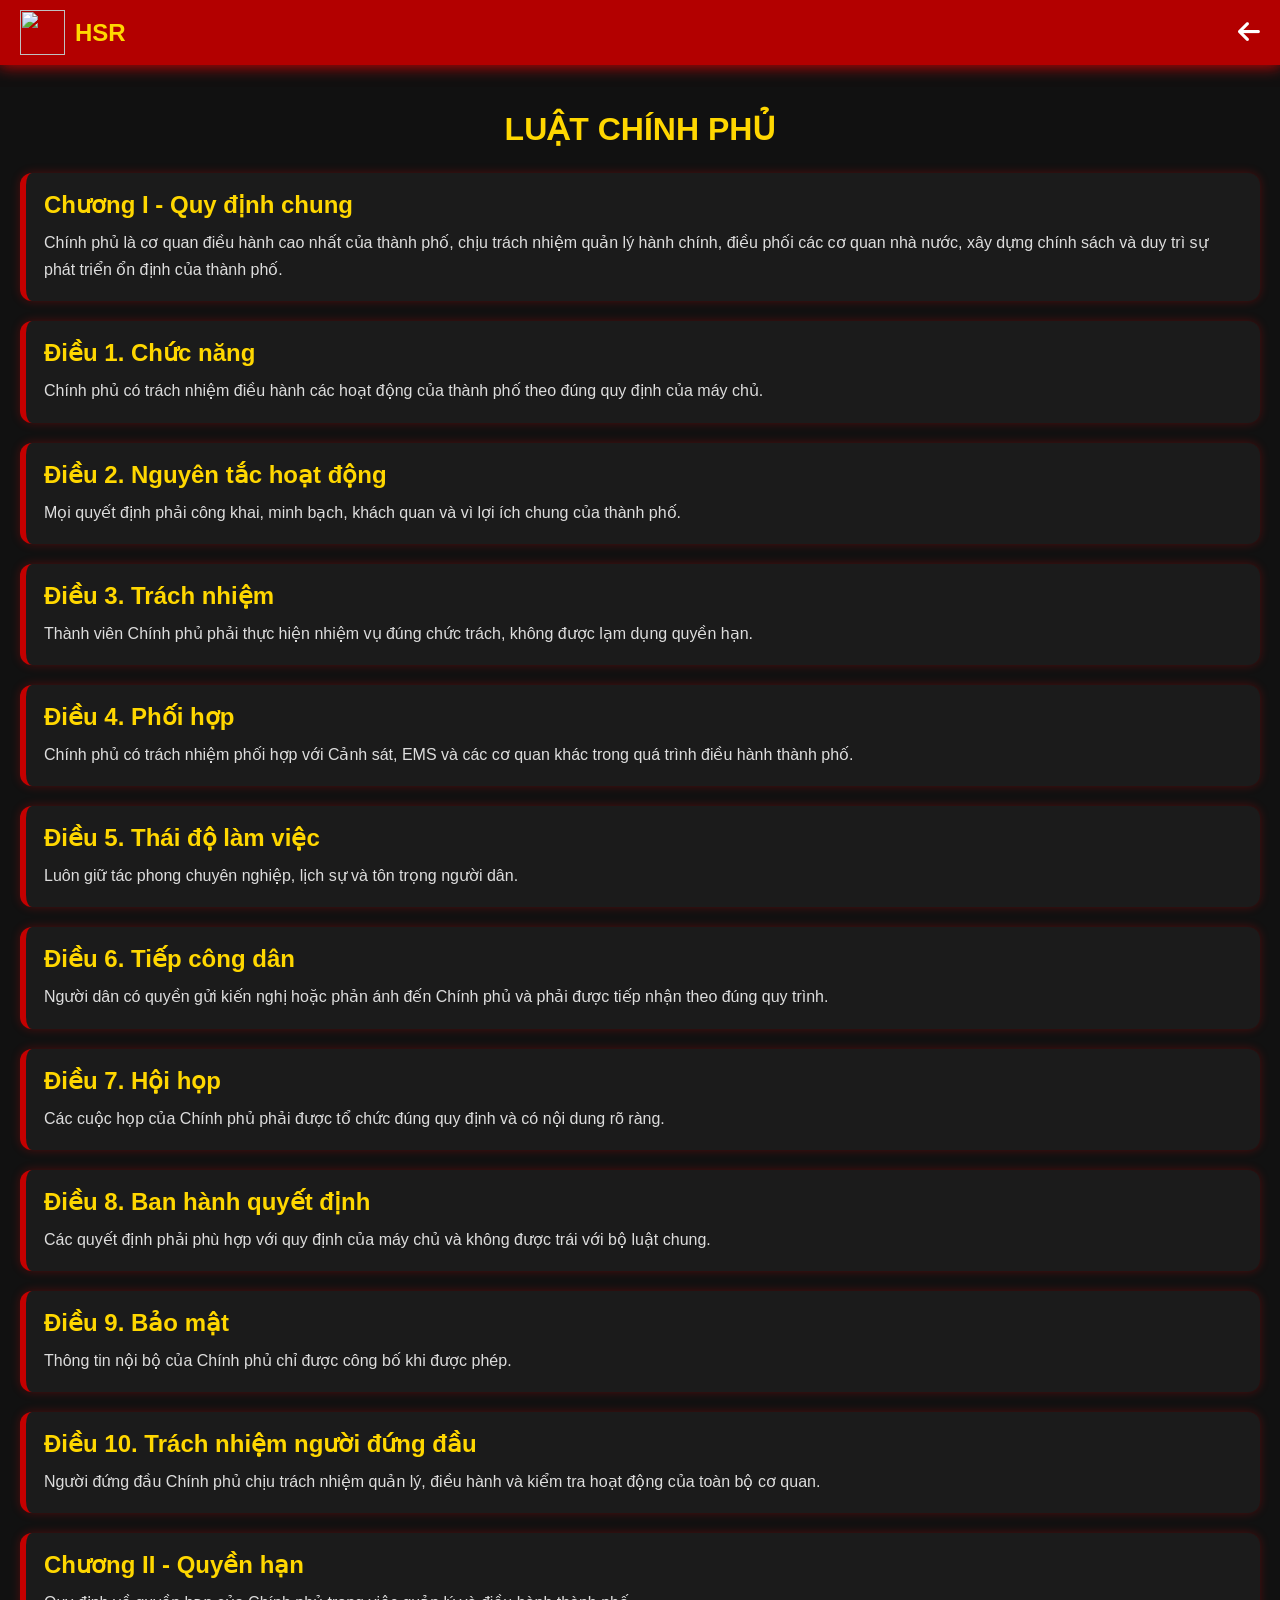
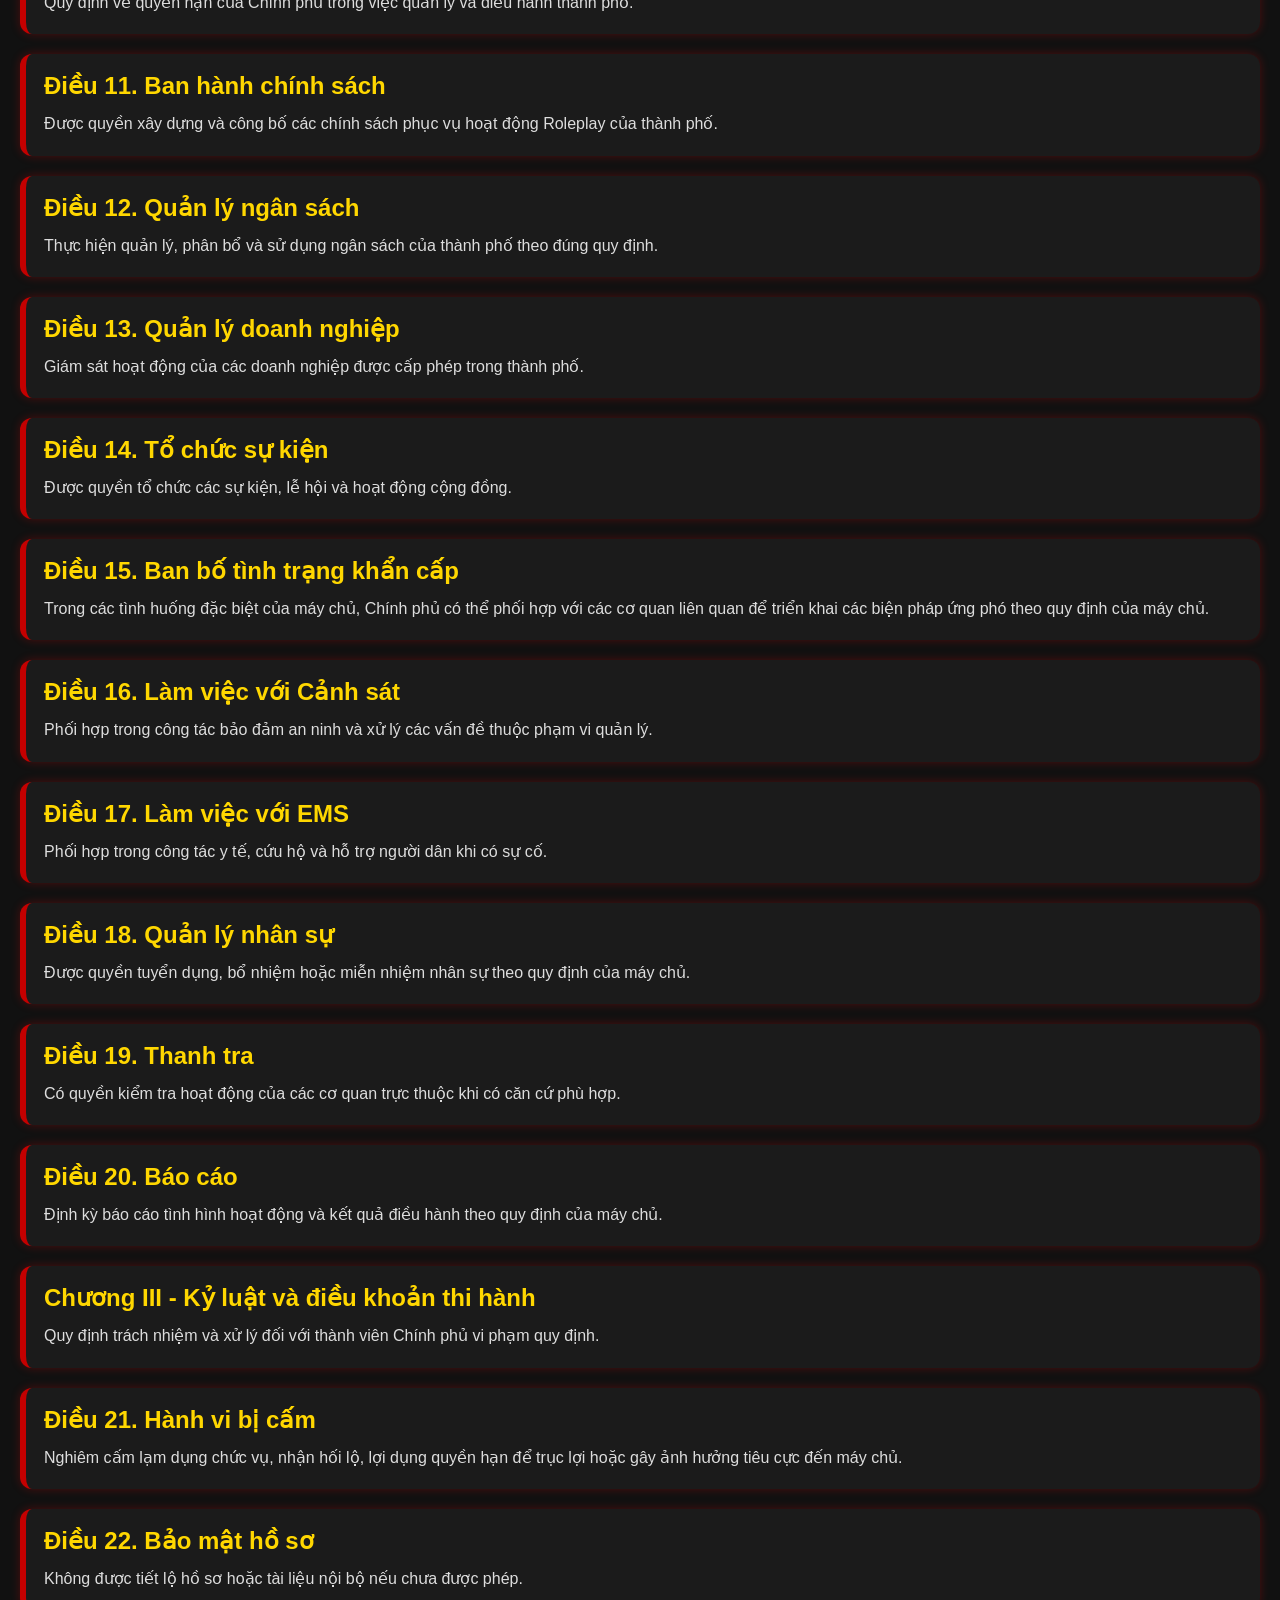
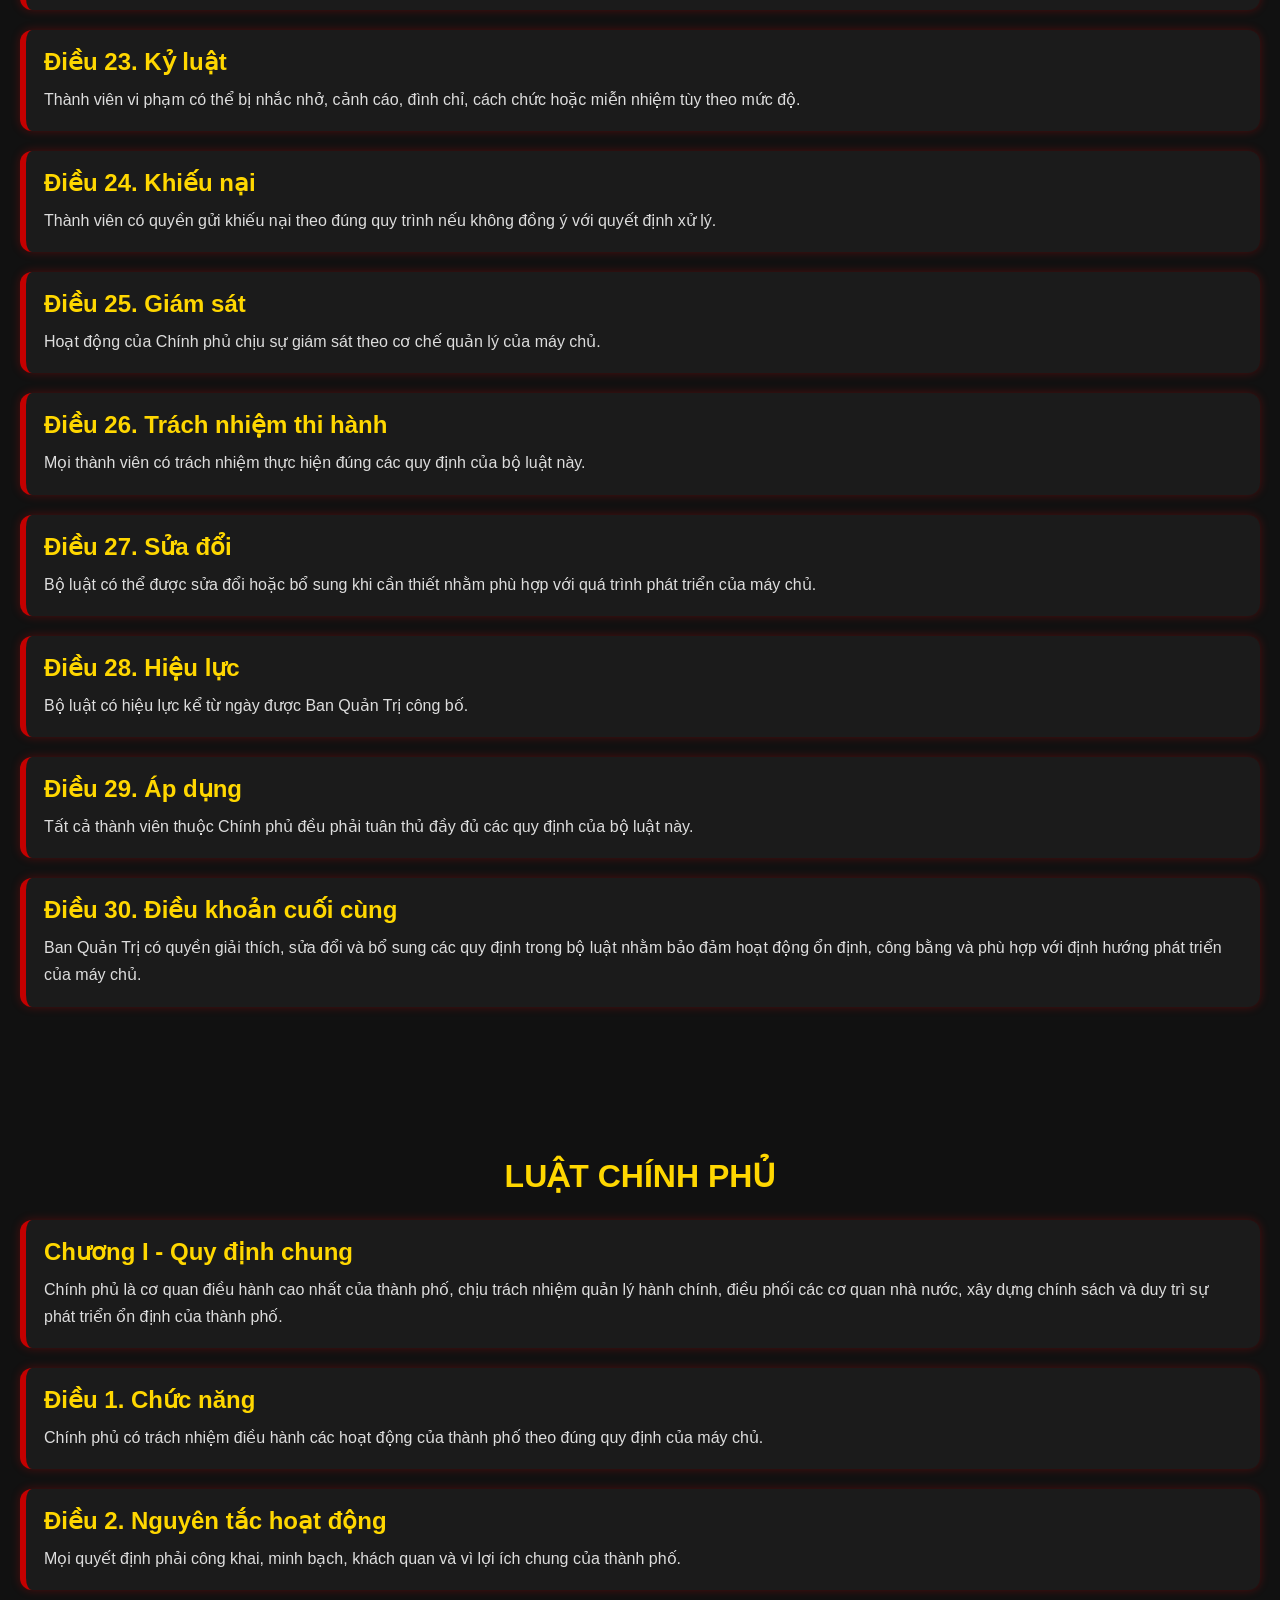
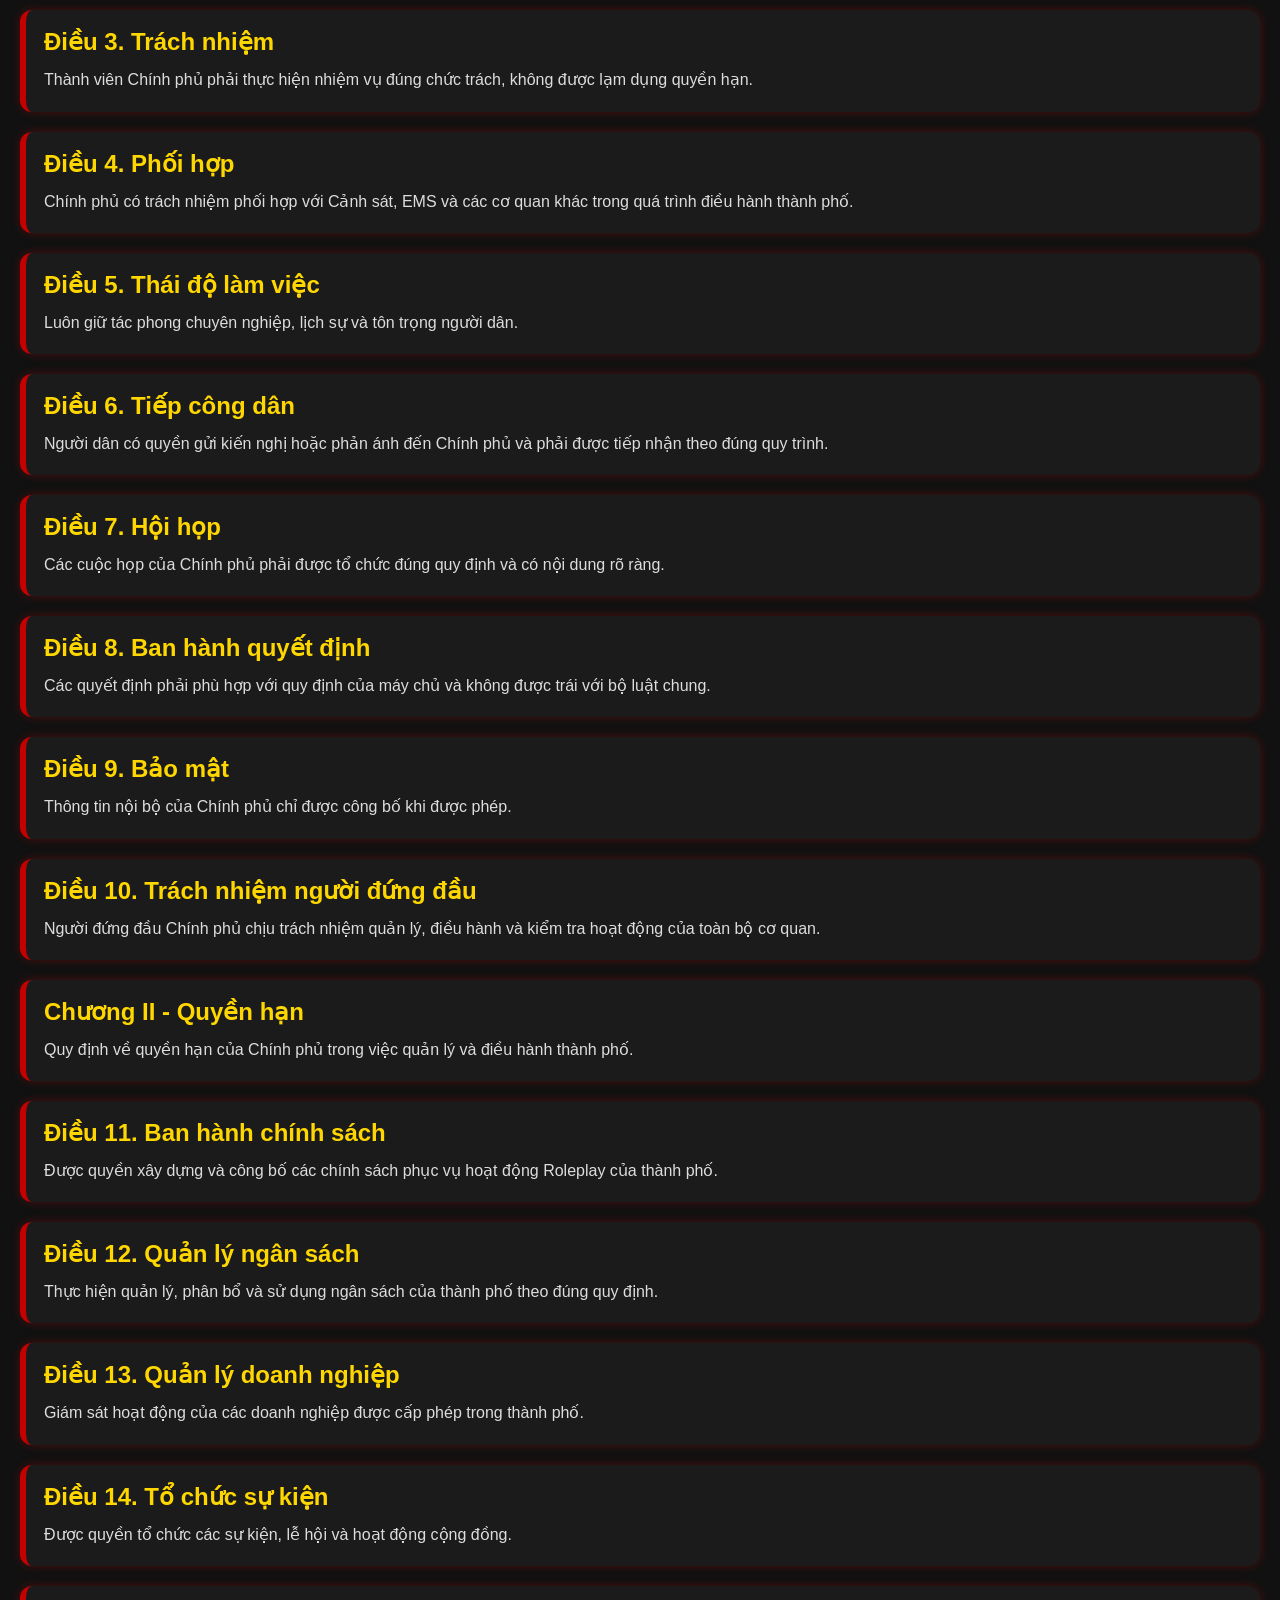
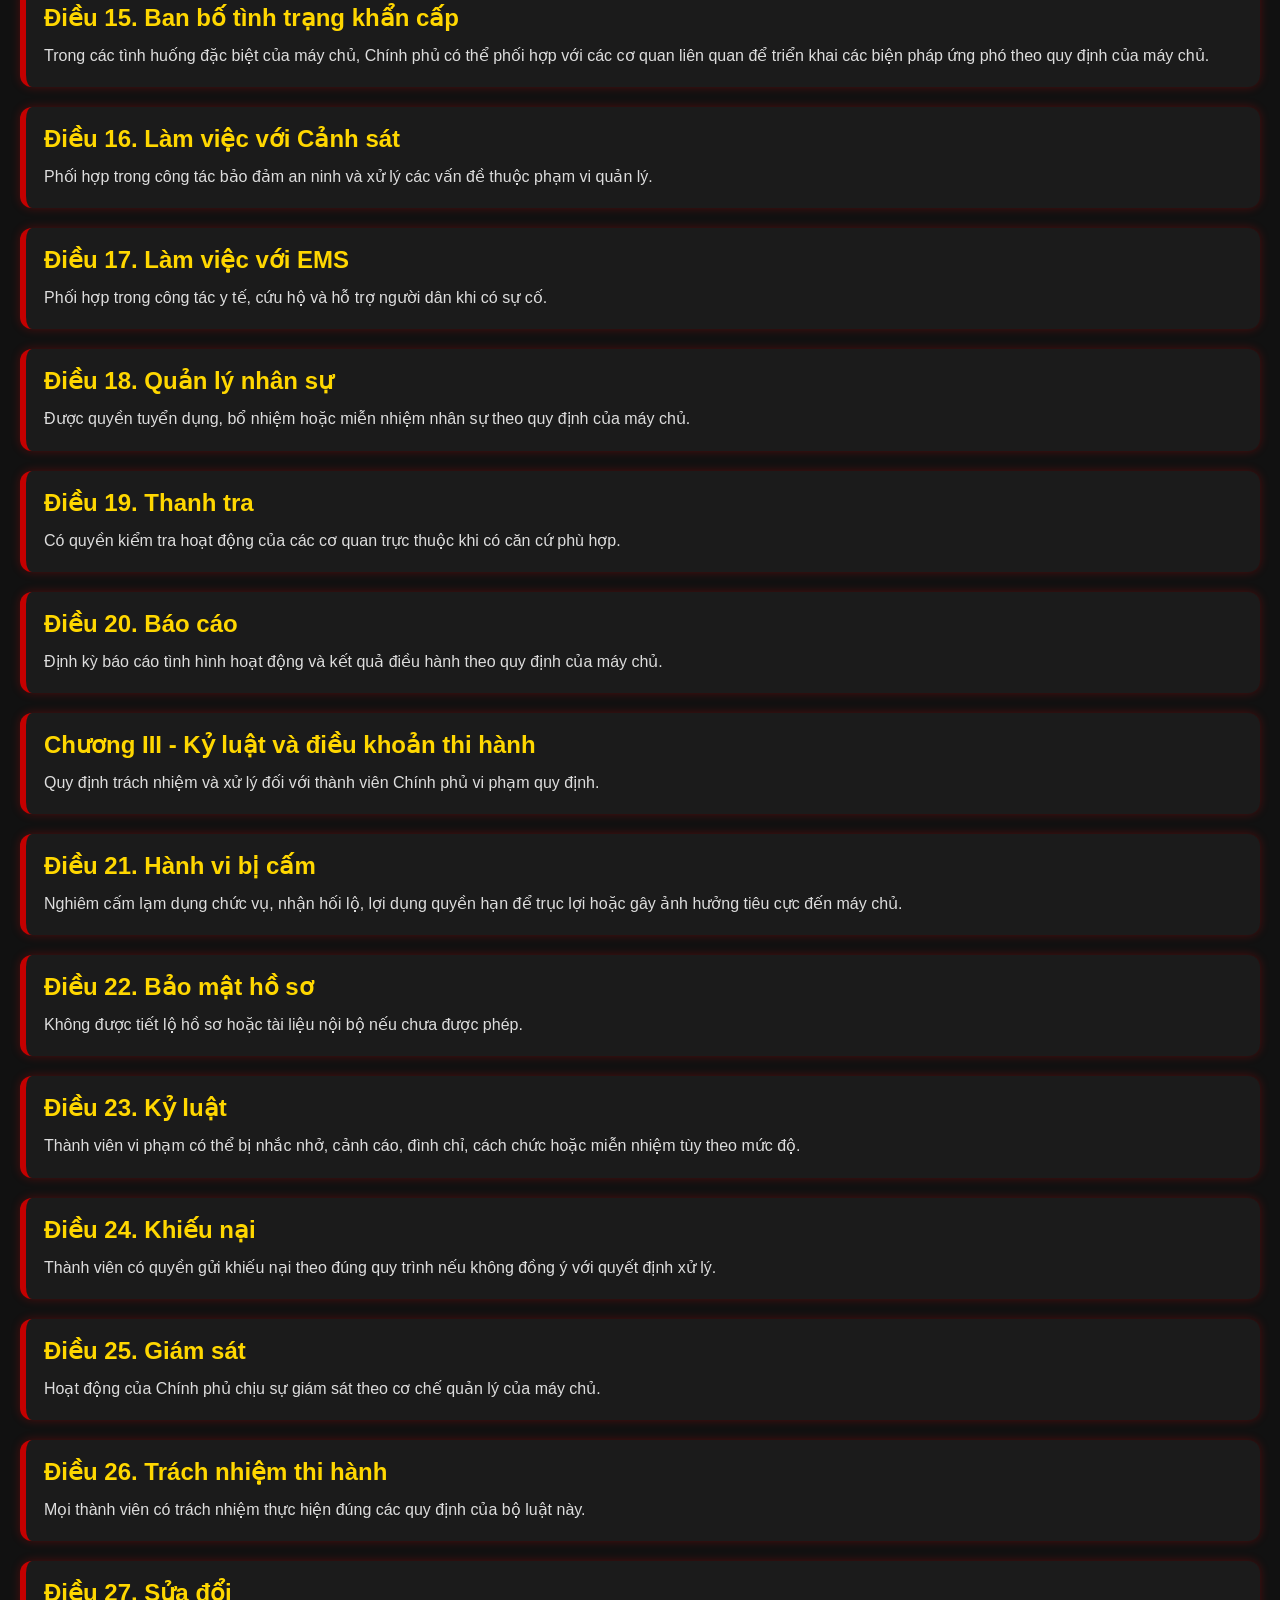
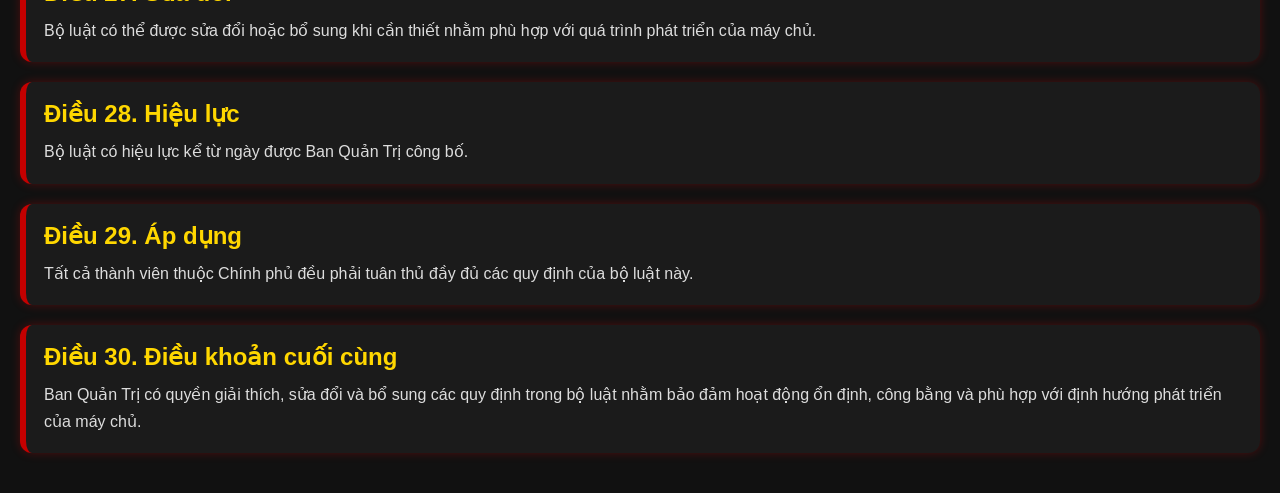
==== government.html @ 44c068a8 "Add files via upload" ====
<!DOCTYPE html>
<html lang="vi">
<head>

<meta charset="UTF-8">
<meta name="viewport" content="width=device-width, initial-scale=1.0">

<title>Luật Chính Phủ | HSR</title>

<link rel="stylesheet" href="style.css">

<link rel="stylesheet"
href="https://cdnjs.cloudflare.com/ajax/libs/font-awesome/6.5.2/css/all.min.css">

</head>

<body>

<header>

<div class="logo">
<img src="https://cdn.discordapp.com/attachments/1520750009929433218/1532628519199178773/1784912452304_1_1.png?ex=6a6d8b09&is=6a6c3989&hm=71e1e28267fd2dd3e1d5a3866134daa66be83f92745bd5dea1138a1af32cf371&.png">
<span>HSR</span>
</div>

<a href="rules.html" class="back-btn">
<i class="fa-solid fa-arrow-left"></i>
</a>

</header>

<div class="page">

<h1>LUẬT CHÍNH PHỦ</h1>

<div class="law-card">
<h2>Chương I - Quy định chung</h2>
<p>
Chính phủ là cơ quan điều hành cao nhất của thành phố, chịu trách nhiệm quản lý hành chính, điều phối các cơ quan nhà nước, xây dựng chính sách và duy trì sự phát triển ổn định của thành phố.
</p>
</div>

<div class="law-card">
<h2>Điều 1. Chức năng</h2>
<p>Chính phủ có trách nhiệm điều hành các hoạt động của thành phố theo đúng quy định của máy chủ.</p>
</div>

<div class="law-card">
<h2>Điều 2. Nguyên tắc hoạt động</h2>
<p>Mọi quyết định phải công khai, minh bạch, khách quan và vì lợi ích chung của thành phố.</p>
</div>

<div class="law-card">
<h2>Điều 3. Trách nhiệm</h2>
<p>Thành viên Chính phủ phải thực hiện nhiệm vụ đúng chức trách, không được lạm dụng quyền hạn.</p>
</div>

<div class="law-card">
<h2>Điều 4. Phối hợp</h2>
<p>Chính phủ có trách nhiệm phối hợp với Cảnh sát, EMS và các cơ quan khác trong quá trình điều hành thành phố.</p>
</div>

<div class="law-card">
<h2>Điều 5. Thái độ làm việc</h2>
<p>Luôn giữ tác phong chuyên nghiệp, lịch sự và tôn trọng người dân.</p>
</div>

<div class="law-card">
<h2>Điều 6. Tiếp công dân</h2>
<p>Người dân có quyền gửi kiến nghị hoặc phản ánh đến Chính phủ và phải được tiếp nhận theo đúng quy trình.</p>
</div>

<div class="law-card">
<h2>Điều 7. Hội họp</h2>
<p>Các cuộc họp của Chính phủ phải được tổ chức đúng quy định và có nội dung rõ ràng.</p>
</div>

<div class="law-card">
<h2>Điều 8. Ban hành quyết định</h2>
<p>Các quyết định phải phù hợp với quy định của máy chủ và không được trái với bộ luật chung.</p>
</div>

<div class="law-card">
<h2>Điều 9. Bảo mật</h2>
<p>Thông tin nội bộ của Chính phủ chỉ được công bố khi được phép.</p>
</div>

<div class="law-card">
<h2>Điều 10. Trách nhiệm người đứng đầu</h2>
<p>Người đứng đầu Chính phủ chịu trách nhiệm quản lý, điều hành và kiểm tra hoạt động của toàn bộ cơ quan.</p>
</div>

<div class="law-card">
<h2>Chương II - Quyền hạn</h2>
<p>Quy định về quyền hạn của Chính phủ trong việc quản lý và điều hành thành phố.</p>
</div>

<div class="law-card">
<h2>Điều 11. Ban hành chính sách</h2>
<p>Được quyền xây dựng và công bố các chính sách phục vụ hoạt động Roleplay của thành phố.</p>
</div>

<div class="law-card">
<h2>Điều 12. Quản lý ngân sách</h2>
<p>Thực hiện quản lý, phân bổ và sử dụng ngân sách của thành phố theo đúng quy định.</p>
</div>

<div class="law-card">
<h2>Điều 13. Quản lý doanh nghiệp</h2>
<p>Giám sát hoạt động của các doanh nghiệp được cấp phép trong thành phố.</p>
</div>

<div class="law-card">
<h2>Điều 14. Tổ chức sự kiện</h2>
<p>Được quyền tổ chức các sự kiện, lễ hội và hoạt động cộng đồng.</p>
</div>

<div class="law-card">
<h2>Điều 15. Ban bố tình trạng khẩn cấp</h2>
<p>Trong các tình huống đặc biệt của máy chủ, Chính phủ có thể phối hợp với các cơ quan liên quan để triển khai các biện pháp ứng phó theo quy định của máy chủ.</p>
</div>

<div class="law-card">
<h2>Điều 16. Làm việc với Cảnh sát</h2>
<p>Phối hợp trong công tác bảo đảm an ninh và xử lý các vấn đề thuộc phạm vi quản lý.</p>
</div>

<div class="law-card">
<h2>Điều 17. Làm việc với EMS</h2>
<p>Phối hợp trong công tác y tế, cứu hộ và hỗ trợ người dân khi có sự cố.</p>
</div>

<div class="law-card">
<h2>Điều 18. Quản lý nhân sự</h2>
<p>Được quyền tuyển dụng, bổ nhiệm hoặc miễn nhiệm nhân sự theo quy định của máy chủ.</p>
</div>

<div class="law-card">
<h2>Điều 19. Thanh tra</h2>
<p>Có quyền kiểm tra hoạt động của các cơ quan trực thuộc khi có căn cứ phù hợp.</p>
</div>

<div class="law-card">
<h2>Điều 20. Báo cáo</h2>
<p>Định kỳ báo cáo tình hình hoạt động và kết quả điều hành theo quy định của máy chủ.</p>
</div>

<div class="law-card">
<h2>Chương III - Kỷ luật và điều khoản thi hành</h2>
<p>Quy định trách nhiệm và xử lý đối với thành viên Chính phủ vi phạm quy định.</p>
</div>

<div class="law-card">
<h2>Điều 21. Hành vi bị cấm</h2>
<p>Nghiêm cấm lạm dụng chức vụ, nhận hối lộ, lợi dụng quyền hạn để trục lợi hoặc gây ảnh hưởng tiêu cực đến máy chủ.</p>
</div>

<div class="law-card">
<h2>Điều 22. Bảo mật hồ sơ</h2>
<p>Không được tiết lộ hồ sơ hoặc tài liệu nội bộ nếu chưa được phép.</p>
</div>

<div class="law-card">
<h2>Điều 23. Kỷ luật</h2>
<p>Thành viên vi phạm có thể bị nhắc nhở, cảnh cáo, đình chỉ, cách chức hoặc miễn nhiệm tùy theo mức độ.</p>
</div>

<div class="law-card">
<h2>Điều 24. Khiếu nại</h2>
<p>Thành viên có quyền gửi khiếu nại theo đúng quy trình nếu không đồng ý với quyết định xử lý.</p>
</div>

<div class="law-card">
<h2>Điều 25. Giám sát</h2>
<p>Hoạt động của Chính phủ chịu sự giám sát theo cơ chế quản lý của máy chủ.</p>
</div>

<div class="law-card">
<h2>Điều 26. Trách nhiệm thi hành</h2>
<p>Mọi thành viên có trách nhiệm thực hiện đúng các quy định của bộ luật này.</p>
</div>

<div class="law-card">
<h2>Điều 27. Sửa đổi</h2>
<p>Bộ luật có thể được sửa đổi hoặc bổ sung khi cần thiết nhằm phù hợp với quá trình phát triển của máy chủ.</p>
</div>

<div class="law-card">
<h2>Điều 28. Hiệu lực</h2>
<p>Bộ luật có hiệu lực kể từ ngày được Ban Quản Trị công bố.</p>
</div>

<div class="law-card">
<h2>Điều 29. Áp dụng</h2>
<p>Tất cả thành viên thuộc Chính phủ đều phải tuân thủ đầy đủ các quy định của bộ luật này.</p>
</div>

<div class="law-card">
<h2>Điều 30. Điều khoản cuối cùng</h2>
<p>Ban Quản Trị có quyền giải thích, sửa đổi và bổ sung các quy định trong bộ luật nhằm bảo đảm hoạt động ổn định, công bằng và phù hợp với định hướng phát triển của máy chủ.</p>
</div>

</div>
<!DOCTYPE html>
<html lang="vi">
<head>

<meta charset="UTF-8">
<meta name="viewport" content="width=device-width, initial-scale=1.0">

<title>Luật Chính Phủ | HSR</title>

<link rel="stylesheet" href="style.css">

<link rel="stylesheet"
href="https://cdnjs.cloudflare.com/ajax/libs/font-awesome/6.5.2/css/all.min.css">

</head>

<body>

<header>

<div class="logo">
<img src="assets/logo.png">
<span>HSR</span>
</div>

<a href="rules.html" class="back-btn">
<i class="fa-solid fa-arrow-left"></i>
</a>

</header>

<div class="page">

<h1>LUẬT CHÍNH PHỦ</h1>

<div class="law-card">
<h2>Chương I - Quy định chung</h2>
<p>
Chính phủ là cơ quan điều hành cao nhất của thành phố, chịu trách nhiệm quản lý hành chính, điều phối các cơ quan nhà nước, xây dựng chính sách và duy trì sự phát triển ổn định của thành phố.
</p>
</div>

<div class="law-card">
<h2>Điều 1. Chức năng</h2>
<p>Chính phủ có trách nhiệm điều hành các hoạt động của thành phố theo đúng quy định của máy chủ.</p>
</div>

<div class="law-card">
<h2>Điều 2. Nguyên tắc hoạt động</h2>
<p>Mọi quyết định phải công khai, minh bạch, khách quan và vì lợi ích chung của thành phố.</p>
</div>

<div class="law-card">
<h2>Điều 3. Trách nhiệm</h2>
<p>Thành viên Chính phủ phải thực hiện nhiệm vụ đúng chức trách, không được lạm dụng quyền hạn.</p>
</div>

<div class="law-card">
<h2>Điều 4. Phối hợp</h2>
<p>Chính phủ có trách nhiệm phối hợp với Cảnh sát, EMS và các cơ quan khác trong quá trình điều hành thành phố.</p>
</div>

<div class="law-card">
<h2>Điều 5. Thái độ làm việc</h2>
<p>Luôn giữ tác phong chuyên nghiệp, lịch sự và tôn trọng người dân.</p>
</div>

<div class="law-card">
<h2>Điều 6. Tiếp công dân</h2>
<p>Người dân có quyền gửi kiến nghị hoặc phản ánh đến Chính phủ và phải được tiếp nhận theo đúng quy trình.</p>
</div>

<div class="law-card">
<h2>Điều 7. Hội họp</h2>
<p>Các cuộc họp của Chính phủ phải được tổ chức đúng quy định và có nội dung rõ ràng.</p>
</div>

<div class="law-card">
<h2>Điều 8. Ban hành quyết định</h2>
<p>Các quyết định phải phù hợp với quy định của máy chủ và không được trái với bộ luật chung.</p>
</div>

<div class="law-card">
<h2>Điều 9. Bảo mật</h2>
<p>Thông tin nội bộ của Chính phủ chỉ được công bố khi được phép.</p>
</div>

<div class="law-card">
<h2>Điều 10. Trách nhiệm người đứng đầu</h2>
<p>Người đứng đầu Chính phủ chịu trách nhiệm quản lý, điều hành và kiểm tra hoạt động của toàn bộ cơ quan.</p>
</div>

<div class="law-card">
<h2>Chương II - Quyền hạn</h2>
<p>Quy định về quyền hạn của Chính phủ trong việc quản lý và điều hành thành phố.</p>
</div>

<div class="law-card">
<h2>Điều 11. Ban hành chính sách</h2>
<p>Được quyền xây dựng và công bố các chính sách phục vụ hoạt động Roleplay của thành phố.</p>
</div>

<div class="law-card">
<h2>Điều 12. Quản lý ngân sách</h2>
<p>Thực hiện quản lý, phân bổ và sử dụng ngân sách của thành phố theo đúng quy định.</p>
</div>

<div class="law-card">
<h2>Điều 13. Quản lý doanh nghiệp</h2>
<p>Giám sát hoạt động của các doanh nghiệp được cấp phép trong thành phố.</p>
</div>

<div class="law-card">
<h2>Điều 14. Tổ chức sự kiện</h2>
<p>Được quyền tổ chức các sự kiện, lễ hội và hoạt động cộng đồng.</p>
</div>

<div class="law-card">
<h2>Điều 15. Ban bố tình trạng khẩn cấp</h2>
<p>Trong các tình huống đặc biệt của máy chủ, Chính phủ có thể phối hợp với các cơ quan liên quan để triển khai các biện pháp ứng phó theo quy định của máy chủ.</p>
</div>

<div class="law-card">
<h2>Điều 16. Làm việc với Cảnh sát</h2>
<p>Phối hợp trong công tác bảo đảm an ninh và xử lý các vấn đề thuộc phạm vi quản lý.</p>
</div>

<div class="law-card">
<h2>Điều 17. Làm việc với EMS</h2>
<p>Phối hợp trong công tác y tế, cứu hộ và hỗ trợ người dân khi có sự cố.</p>
</div>

<div class="law-card">
<h2>Điều 18. Quản lý nhân sự</h2>
<p>Được quyền tuyển dụng, bổ nhiệm hoặc miễn nhiệm nhân sự theo quy định của máy chủ.</p>
</div>

<div class="law-card">
<h2>Điều 19. Thanh tra</h2>
<p>Có quyền kiểm tra hoạt động của các cơ quan trực thuộc khi có căn cứ phù hợp.</p>
</div>

<div class="law-card">
<h2>Điều 20. Báo cáo</h2>
<p>Định kỳ báo cáo tình hình hoạt động và kết quả điều hành theo quy định của máy chủ.</p>
</div>

<div class="law-card">
<h2>Chương III - Kỷ luật và điều khoản thi hành</h2>
<p>Quy định trách nhiệm và xử lý đối với thành viên Chính phủ vi phạm quy định.</p>
</div>

<div class="law-card">
<h2>Điều 21. Hành vi bị cấm</h2>
<p>Nghiêm cấm lạm dụng chức vụ, nhận hối lộ, lợi dụng quyền hạn để trục lợi hoặc gây ảnh hưởng tiêu cực đến máy chủ.</p>
</div>

<div class="law-card">
<h2>Điều 22. Bảo mật hồ sơ</h2>
<p>Không được tiết lộ hồ sơ hoặc tài liệu nội bộ nếu chưa được phép.</p>
</div>

<div class="law-card">
<h2>Điều 23. Kỷ luật</h2>
<p>Thành viên vi phạm có thể bị nhắc nhở, cảnh cáo, đình chỉ, cách chức hoặc miễn nhiệm tùy theo mức độ.</p>
</div>

<div class="law-card">
<h2>Điều 24. Khiếu nại</h2>
<p>Thành viên có quyền gửi khiếu nại theo đúng quy trình nếu không đồng ý với quyết định xử lý.</p>
</div>

<div class="law-card">
<h2>Điều 25. Giám sát</h2>
<p>Hoạt động của Chính phủ chịu sự giám sát theo cơ chế quản lý của máy chủ.</p>
</div>

<div class="law-card">
<h2>Điều 26. Trách nhiệm thi hành</h2>
<p>Mọi thành viên có trách nhiệm thực hiện đúng các quy định của bộ luật này.</p>
</div>

<div class="law-card">
<h2>Điều 27. Sửa đổi</h2>
<p>Bộ luật có thể được sửa đổi hoặc bổ sung khi cần thiết nhằm phù hợp với quá trình phát triển của máy chủ.</p>
</div>

<div class="law-card">
<h2>Điều 28. Hiệu lực</h2>
<p>Bộ luật có hiệu lực kể từ ngày được Ban Quản Trị công bố.</p>
</div>

<div class="law-card">
<h2>Điều 29. Áp dụng</h2>
<p>Tất cả thành viên thuộc Chính phủ đều phải tuân thủ đầy đủ các quy định của bộ luật này.</p>
</div>

<div class="law-card">
<h2>Điều 30. Điều khoản cuối cùng</h2>
<p>Ban Quản Trị có quyền giải thích, sửa đổi và bổ sung các quy định trong bộ luật nhằm bảo đảm hoạt động ổn định, công bằng và phù hợp với định hướng phát triển của máy chủ.</p>
</div>

</div>

</body>
</html>

</body>
</html>
---- style.css ----
*{
    margin:0;
    padding:0;
    box-sizing:border-box;
    font-family:Arial,Helvetica,sans-serif;
}

body{
    background:#111;
    color:#fff;
}

header{
    width:100%;
    height:70px;
    background:#8B0000;
    display:flex;
    justify-content:space-between;
    align-items:center;
    padding:0 20px;
    position:fixed;
    top:0;
    left:0;
    z-index:1000;
    box-shadow:0 0 15px rgba(255,0,0,.5);
}

.logo{
    display:flex;
    align-items:center;
    gap:10px;
}

.logo img{
    width:45px;
    height:45px;
}

.logo span{
    font-size:22px;
    font-weight:bold;
    color:#FFD700;
}

#menu-btn{
    background:none;
    border:none;
    color:white;
    font-size:28px;
    cursor:pointer;
}

#sidebar{
    position:fixed;
    top:0;
    left:-280px;
    width:280px;
    height:100%;
    background:#1b1b1b;
    transition:.3s;
    z-index:9999;
    overflow-y:auto;
}

#sidebar.active{
    left:0;
}

.sidebar-header{
    text-align:center;
    padding:25px;
    background:#8B0000;
}

.sidebar-header img{
    width:80px;
    border-radius:50%;
}

.sidebar-header h2{
    margin-top:10px;
    color:#FFD700;
}

#sidebar a{
    display:block;
    color:white;
    text-decoration:none;
    padding:16px 20px;
    border-bottom:1px solid #333;
    transition:.3s;
}

#sidebar a:hover{
    background:#FFD700;
    color:#111;
}

#overlay{
    position:fixed;
    width:100%;
    height:100%;
    background:rgba(0,0,0,.6);
    display:none;
    z-index:9998;
}

#overlay.active{
    display:block;
}

.hero{
    margin-top:90px;
    text-align:center;
    padding:30px 20px;
}

.hero-logo{
    width:150px;
    filter:drop-shadow(0 0 20px red);
}

.hero h1{
    margin-top:20px;
    color:#FFD700;
    font-size:32px;
}

.hero p{
    margin-top:15px;
    color:#ddd;
    line-height:1.6;
}

.hero button{
    margin-top:25px;
    background:#FFD700;
    color:#111;
    border:none;
    padding:15px 30px;
    border-radius:10px;
    font-size:18px;
    font-weight:bold;
    cursor:pointer;
}

.hero button:hover{
    background:#ffcc00;
}
.back-btn{
color:white;
font-size:25px;
text-decoration:none;
}   
.rule-list{
padding:20px;
display:flex;
flex-direction:column;
gap:15px;
}

.rule-card{
background:#1d1d1d;
border-left:6px solid #FFD700;
padding:18px;
border-radius:12px;
text-decoration:none;
color:white;
font-size:18px;
font-weight:bold;
transition:.3s;
}

.rule-card:hover{
background:#FFD700;
color:#111;
transform:scale(1.02);
}
.page{
margin-top:90px;
padding:20px;
}

.page h1{
text-align:center;
color:#FFD700;
margin-bottom:25px;
}

.law-card{
background:#1b1b1b;
border-left:6px solid #c40000;
padding:18px;
margin-bottom:20px;
border-radius:12px;
box-shadow:0 0 10px rgba(255,0,0,.25);
}

.law-card h2{
color:#FFD700;
margin-bottom:10px;
}

.law-card p{
line-height:1.7;
color:#ddd;
}
/* ===========================
   HEADER
=========================== */

body{
    margin:0;
    font-family:Arial,sans-serif;
    background:#111;
    color:#fff;
}

header{
    position:fixed;
    top:0;
    left:0;
    width:100%;
    height:65px;
    background:#b30000;
    display:flex;
    align-items:center;
    justify-content:space-between;
    padding:0 20px;
    box-sizing:border-box;
    z-index:1001;
}

.logo{
    display:flex;
    align-items:center;
    gap:10px;
}

.logo img{
    width:45px;
    height:45px;
}

.logo span{
    color:#FFD700;
    font-size:24px;
    font-weight:bold;
}

#menu-btn{
    background:none;
    border:none;
    color:#FFD700;
    font-size:28px;
    cursor:pointer;
}

/* ===========================
   SIDEBAR
=========================== */

#sidebar{
    position:fixed;
    top:0;
    left:-280px;
    width:280px;
    height:100%;
    background:#1c1c1c;
    overflow-y:auto;
    transition:.3s;
    z-index:1002;
    box-shadow:3px 0 10px rgba(0,0,0,.5);
}

#sidebar.active{
    left:0;
}

.sidebar-header{
    background:#b30000;
    text-align:center;
    padding:25px 10px;
}

.sidebar-header img{
    width:80px;
    height:80px;
}

.sidebar-header h2{
    margin:10px 0 5px;
    color:#FFD700;
}

.sidebar-header p{
    color:#fff;
    font-size:14px;
}

#sidebar a{
    display:block;
    padding:15px 20px;
    color:#fff;
    text-decoration:none;
    border-bottom:1px solid #333;
    transition:.2s;
}

#sidebar a i{
    width:25px;
}

#sidebar a:hover{
    background:#FFD700;
    color:#000;
}

/* ===========================
   OVERLAY
=========================== */

#overlay{
    position:fixed;
    top:0;
    left:0;
    width:100%;
    height:100%;
    background:rgba(0,0,0,.5);
    display:none;
    z-index:1000;
}

#overlay.active{
    display:block;
}

/* ===========================
   MAIN
=========================== */

main{
    margin-top:80px;
    padding:20px;
}

.hero{
    background:#222;
    border-radius:15px;
    padding:30px;
    text-align:center;
}

.hero-logo{
    width:120px;
}

.hero h1{
    color:#FFD700;
}

.hero-buttons{
    margin-top:20px;
}

.btn-red,
.btn-yellow{
    display:inline-block;
    padding:12px 25px;
    border-radius:8px;
    text-decoration:none;
    margin:5px;
    font-weight:bold;
}

.btn-red{
    background:#b30000;
    color:#fff;
}

.btn-yellow{
    background:#FFD700;
    color:#000;
}

.card-grid{
    display:grid;
    grid-template-columns:repeat(auto-fit,minmax(150px,1fr));
    gap:15px;
    margin-top:20px;
}

.card{
    background:#222;
    border-radius:12px;
    padding:20px;
    text-align:center;
    color:white;
    text-decoration:none;
}

.card i{
    font-size:35px;
    color:#FFD700;
    margin-bottom:10px;
}

.card:hover{
    background:#b30000;
}

/* ===========================
   FOOTER
=========================== */

footer{
    margin-top:40px;
    background:#b30000;
    text-align:center;
    padding:30px;
}

.footer-logo{
    width:80px;
}
---- style.css ----
*{
    margin:0;
    padding:0;
    box-sizing:border-box;
    font-family:Arial,Helvetica,sans-serif;
}

body{
    background:#111;
    color:#fff;
}

header{
    width:100%;
    height:70px;
    background:#8B0000;
    display:flex;
    justify-content:space-between;
    align-items:center;
    padding:0 20px;
    position:fixed;
    top:0;
    left:0;
    z-index:1000;
    box-shadow:0 0 15px rgba(255,0,0,.5);
}

.logo{
    display:flex;
    align-items:center;
    gap:10px;
}

.logo img{
    width:45px;
    height:45px;
}

.logo span{
    font-size:22px;
    font-weight:bold;
    color:#FFD700;
}

#menu-btn{
    background:none;
    border:none;
    color:white;
    font-size:28px;
    cursor:pointer;
}

#sidebar{
    position:fixed;
    top:0;
    left:-280px;
    width:280px;
    height:100%;
    background:#1b1b1b;
    transition:.3s;
    z-index:9999;
    overflow-y:auto;
}

#sidebar.active{
    left:0;
}

.sidebar-header{
    text-align:center;
    padding:25px;
    background:#8B0000;
}

.sidebar-header img{
    width:80px;
    border-radius:50%;
}

.sidebar-header h2{
    margin-top:10px;
    color:#FFD700;
}

#sidebar a{
    display:block;
    color:white;
    text-decoration:none;
    padding:16px 20px;
    border-bottom:1px solid #333;
    transition:.3s;
}

#sidebar a:hover{
    background:#FFD700;
    color:#111;
}

#overlay{
    position:fixed;
    width:100%;
    height:100%;
    background:rgba(0,0,0,.6);
    display:none;
    z-index:9998;
}

#overlay.active{
    display:block;
}

.hero{
    margin-top:90px;
    text-align:center;
    padding:30px 20px;
}

.hero-logo{
    width:150px;
    filter:drop-shadow(0 0 20px red);
}

.hero h1{
    margin-top:20px;
    color:#FFD700;
    font-size:32px;
}

.hero p{
    margin-top:15px;
    color:#ddd;
    line-height:1.6;
}

.hero button{
    margin-top:25px;
    background:#FFD700;
    color:#111;
    border:none;
    padding:15px 30px;
    border-radius:10px;
    font-size:18px;
    font-weight:bold;
    cursor:pointer;
}

.hero button:hover{
    background:#ffcc00;
}
.back-btn{
color:white;
font-size:25px;
text-decoration:none;
}   
.rule-list{
padding:20px;
display:flex;
flex-direction:column;
gap:15px;
}

.rule-card{
background:#1d1d1d;
border-left:6px solid #FFD700;
padding:18px;
border-radius:12px;
text-decoration:none;
color:white;
font-size:18px;
font-weight:bold;
transition:.3s;
}

.rule-card:hover{
background:#FFD700;
color:#111;
transform:scale(1.02);
}
.page{
margin-top:90px;
padding:20px;
}

.page h1{
text-align:center;
color:#FFD700;
margin-bottom:25px;
}

.law-card{
background:#1b1b1b;
border-left:6px solid #c40000;
padding:18px;
margin-bottom:20px;
border-radius:12px;
box-shadow:0 0 10px rgba(255,0,0,.25);
}

.law-card h2{
color:#FFD700;
margin-bottom:10px;
}

.law-card p{
line-height:1.7;
color:#ddd;
}
/* ===========================
   HEADER
=========================== */

body{
    margin:0;
    font-family:Arial,sans-serif;
    background:#111;
    color:#fff;
}

header{
    position:fixed;
    top:0;
    left:0;
    width:100%;
    height:65px;
    background:#b30000;
    display:flex;
    align-items:center;
    justify-content:space-between;
    padding:0 20px;
    box-sizing:border-box;
    z-index:1001;
}

.logo{
    display:flex;
    align-items:center;
    gap:10px;
}

.logo img{
    width:45px;
    height:45px;
}

.logo span{
    color:#FFD700;
    font-size:24px;
    font-weight:bold;
}

#menu-btn{
    background:none;
    border:none;
    color:#FFD700;
    font-size:28px;
    cursor:pointer;
}

/* ===========================
   SIDEBAR
=========================== */

#sidebar{
    position:fixed;
    top:0;
    left:-280px;
    width:280px;
    height:100%;
    background:#1c1c1c;
    overflow-y:auto;
    transition:.3s;
    z-index:1002;
    box-shadow:3px 0 10px rgba(0,0,0,.5);
}

#sidebar.active{
    left:0;
}

.sidebar-header{
    background:#b30000;
    text-align:center;
    padding:25px 10px;
}

.sidebar-header img{
    width:80px;
    height:80px;
}

.sidebar-header h2{
    margin:10px 0 5px;
    color:#FFD700;
}

.sidebar-header p{
    color:#fff;
    font-size:14px;
}

#sidebar a{
    display:block;
    padding:15px 20px;
    color:#fff;
    text-decoration:none;
    border-bottom:1px solid #333;
    transition:.2s;
}

#sidebar a i{
    width:25px;
}

#sidebar a:hover{
    background:#FFD700;
    color:#000;
}

/* ===========================
   OVERLAY
=========================== */

#overlay{
    position:fixed;
    top:0;
    left:0;
    width:100%;
    height:100%;
    background:rgba(0,0,0,.5);
    display:none;
    z-index:1000;
}

#overlay.active{
    display:block;
}

/* ===========================
   MAIN
=========================== */

main{
    margin-top:80px;
    padding:20px;
}

.hero{
    background:#222;
    border-radius:15px;
    padding:30px;
    text-align:center;
}

.hero-logo{
    width:120px;
}

.hero h1{
    color:#FFD700;
}

.hero-buttons{
    margin-top:20px;
}

.btn-red,
.btn-yellow{
    display:inline-block;
    padding:12px 25px;
    border-radius:8px;
    text-decoration:none;
    margin:5px;
    font-weight:bold;
}

.btn-red{
    background:#b30000;
    color:#fff;
}

.btn-yellow{
    background:#FFD700;
    color:#000;
}

.card-grid{
    display:grid;
    grid-template-columns:repeat(auto-fit,minmax(150px,1fr));
    gap:15px;
    margin-top:20px;
}

.card{
    background:#222;
    border-radius:12px;
    padding:20px;
    text-align:center;
    color:white;
    text-decoration:none;
}

.card i{
    font-size:35px;
    color:#FFD700;
    margin-bottom:10px;
}

.card:hover{
    background:#b30000;
}

/* ===========================
   FOOTER
=========================== */

footer{
    margin-top:40px;
    background:#b30000;
    text-align:center;
    padding:30px;
}

.footer-logo{
    width:80px;
}
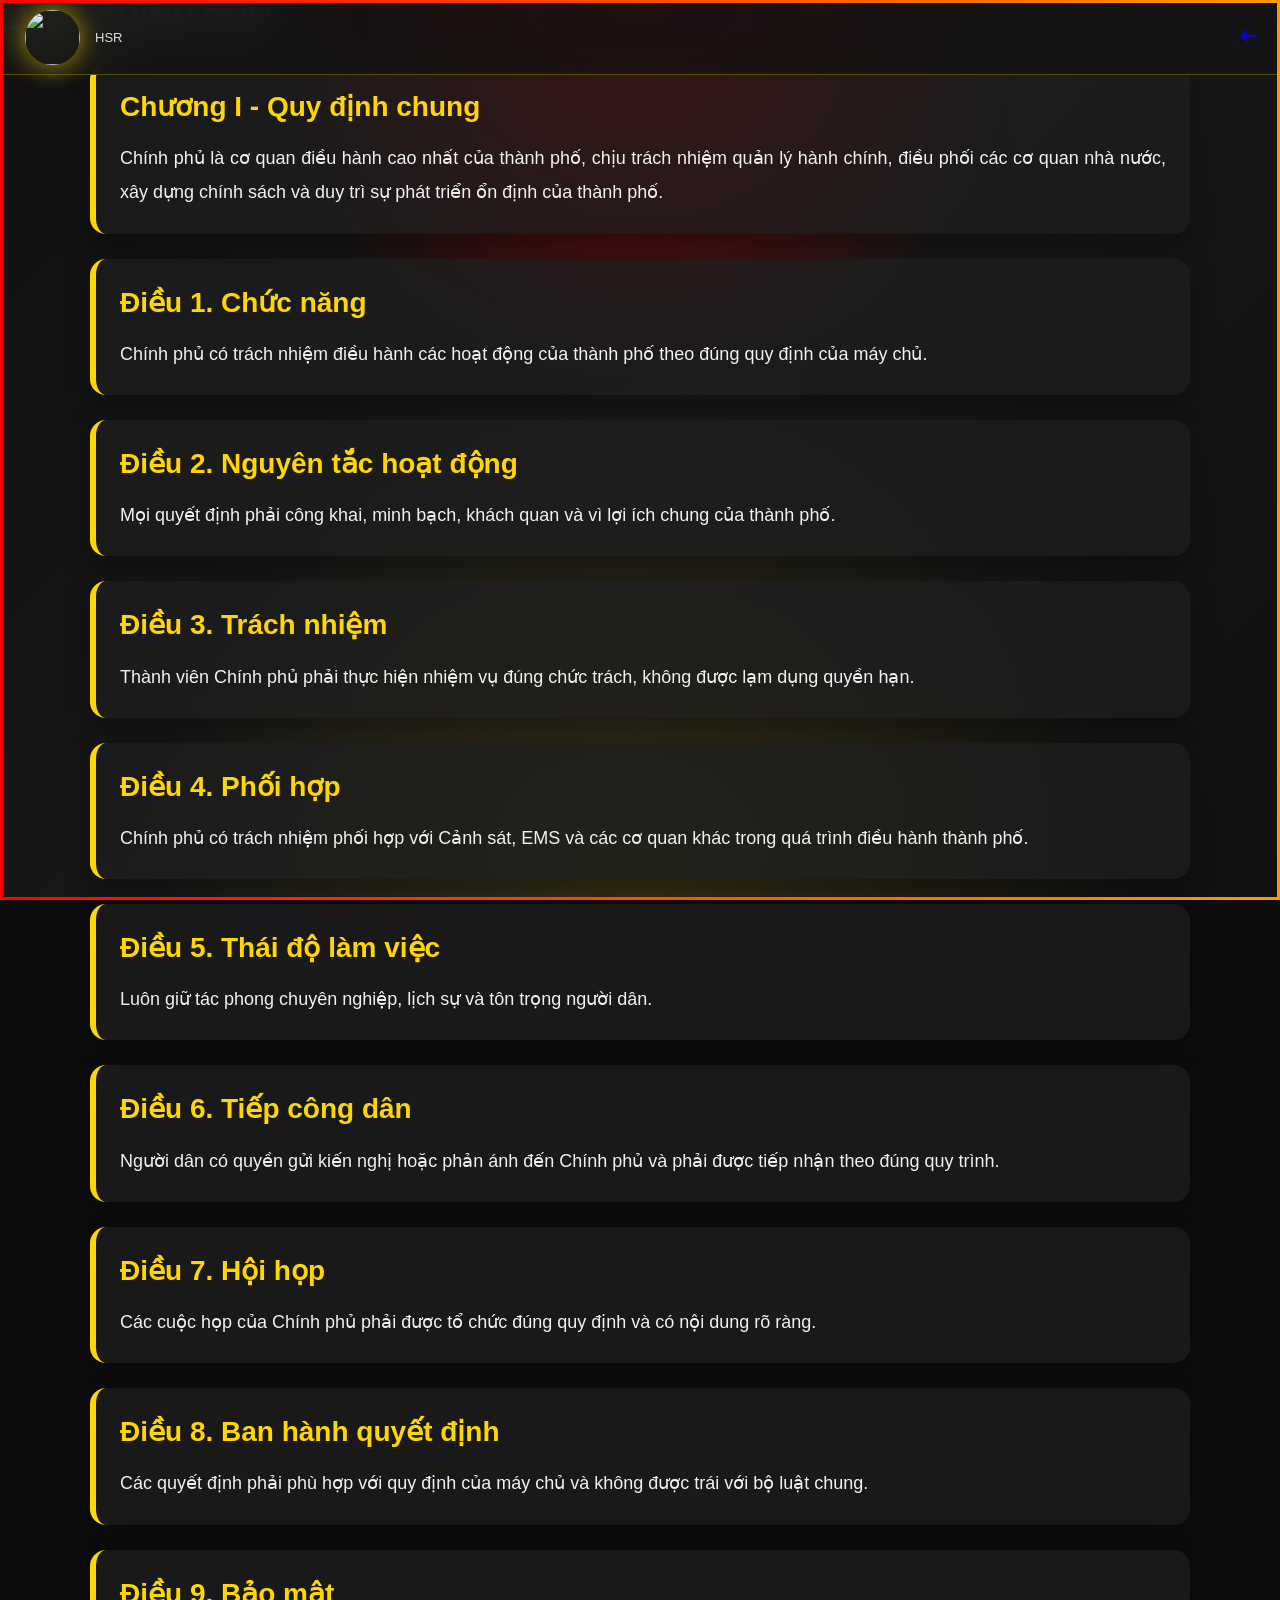
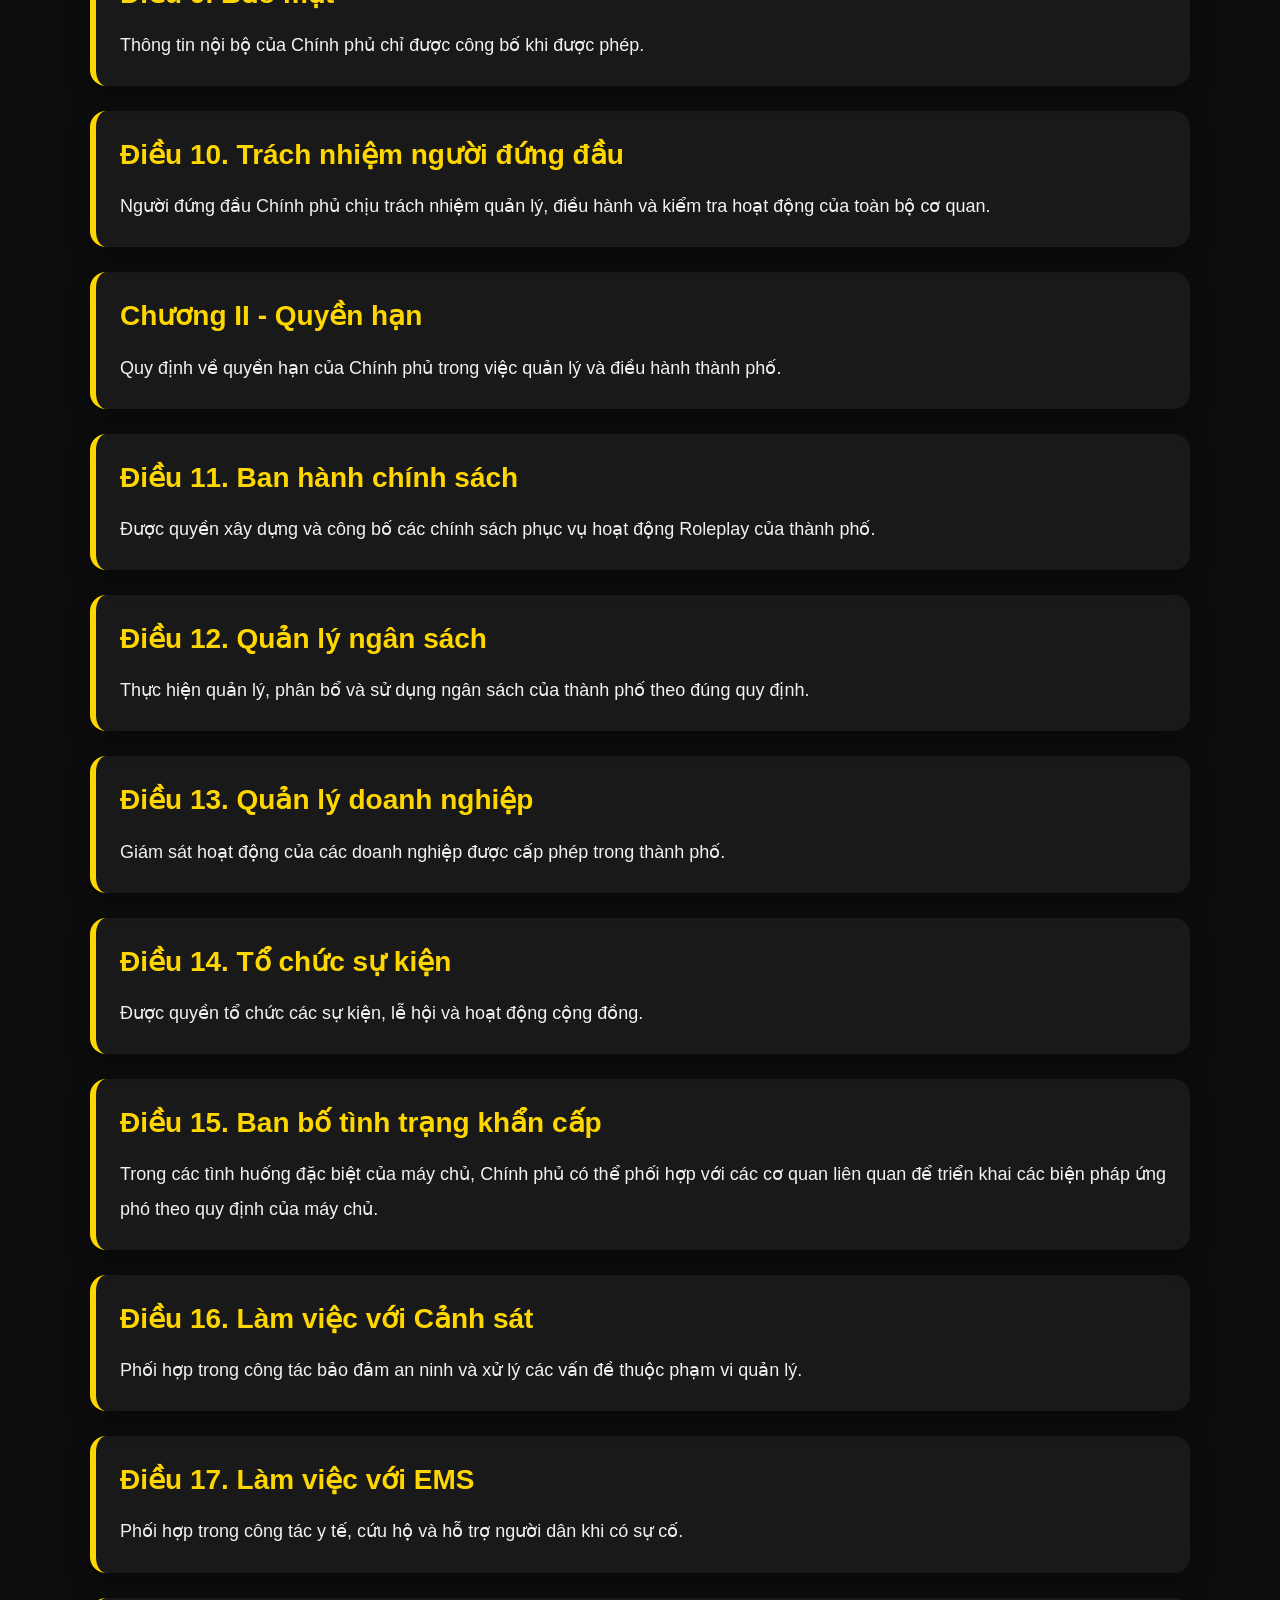
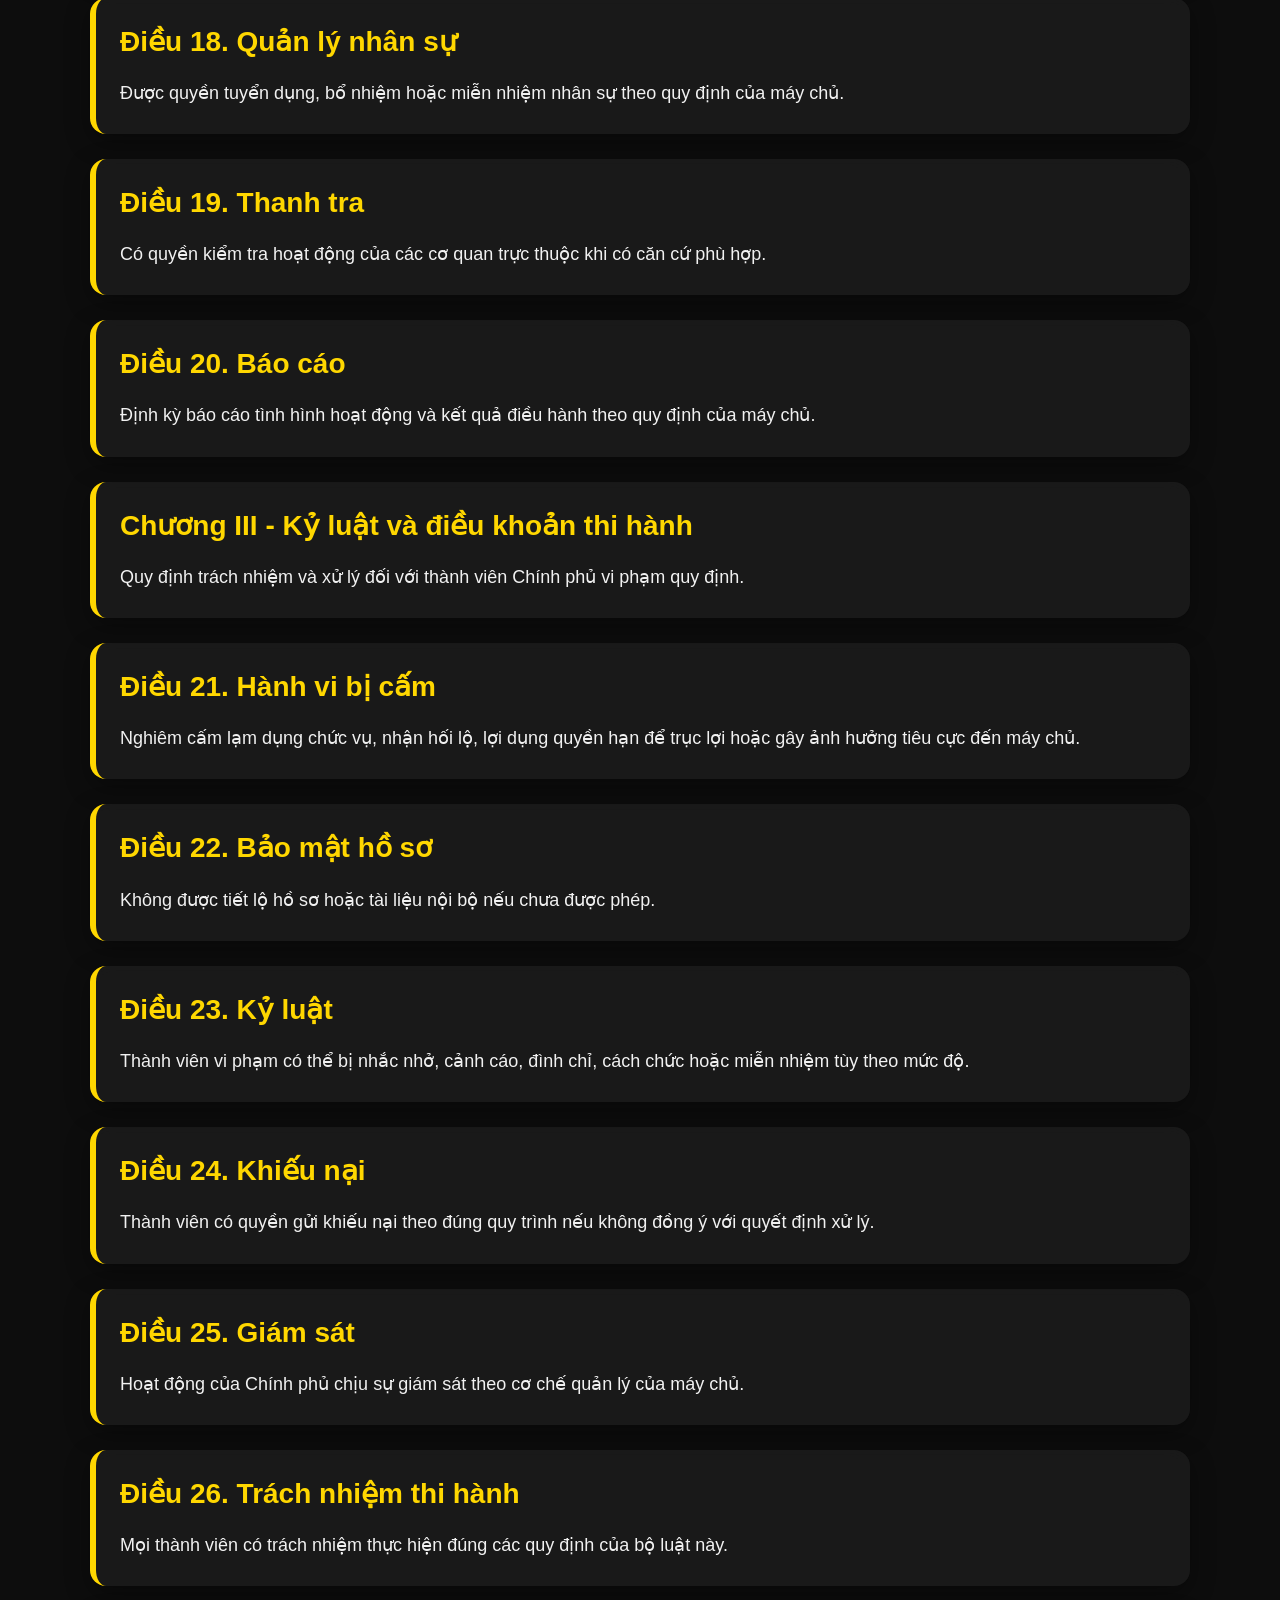
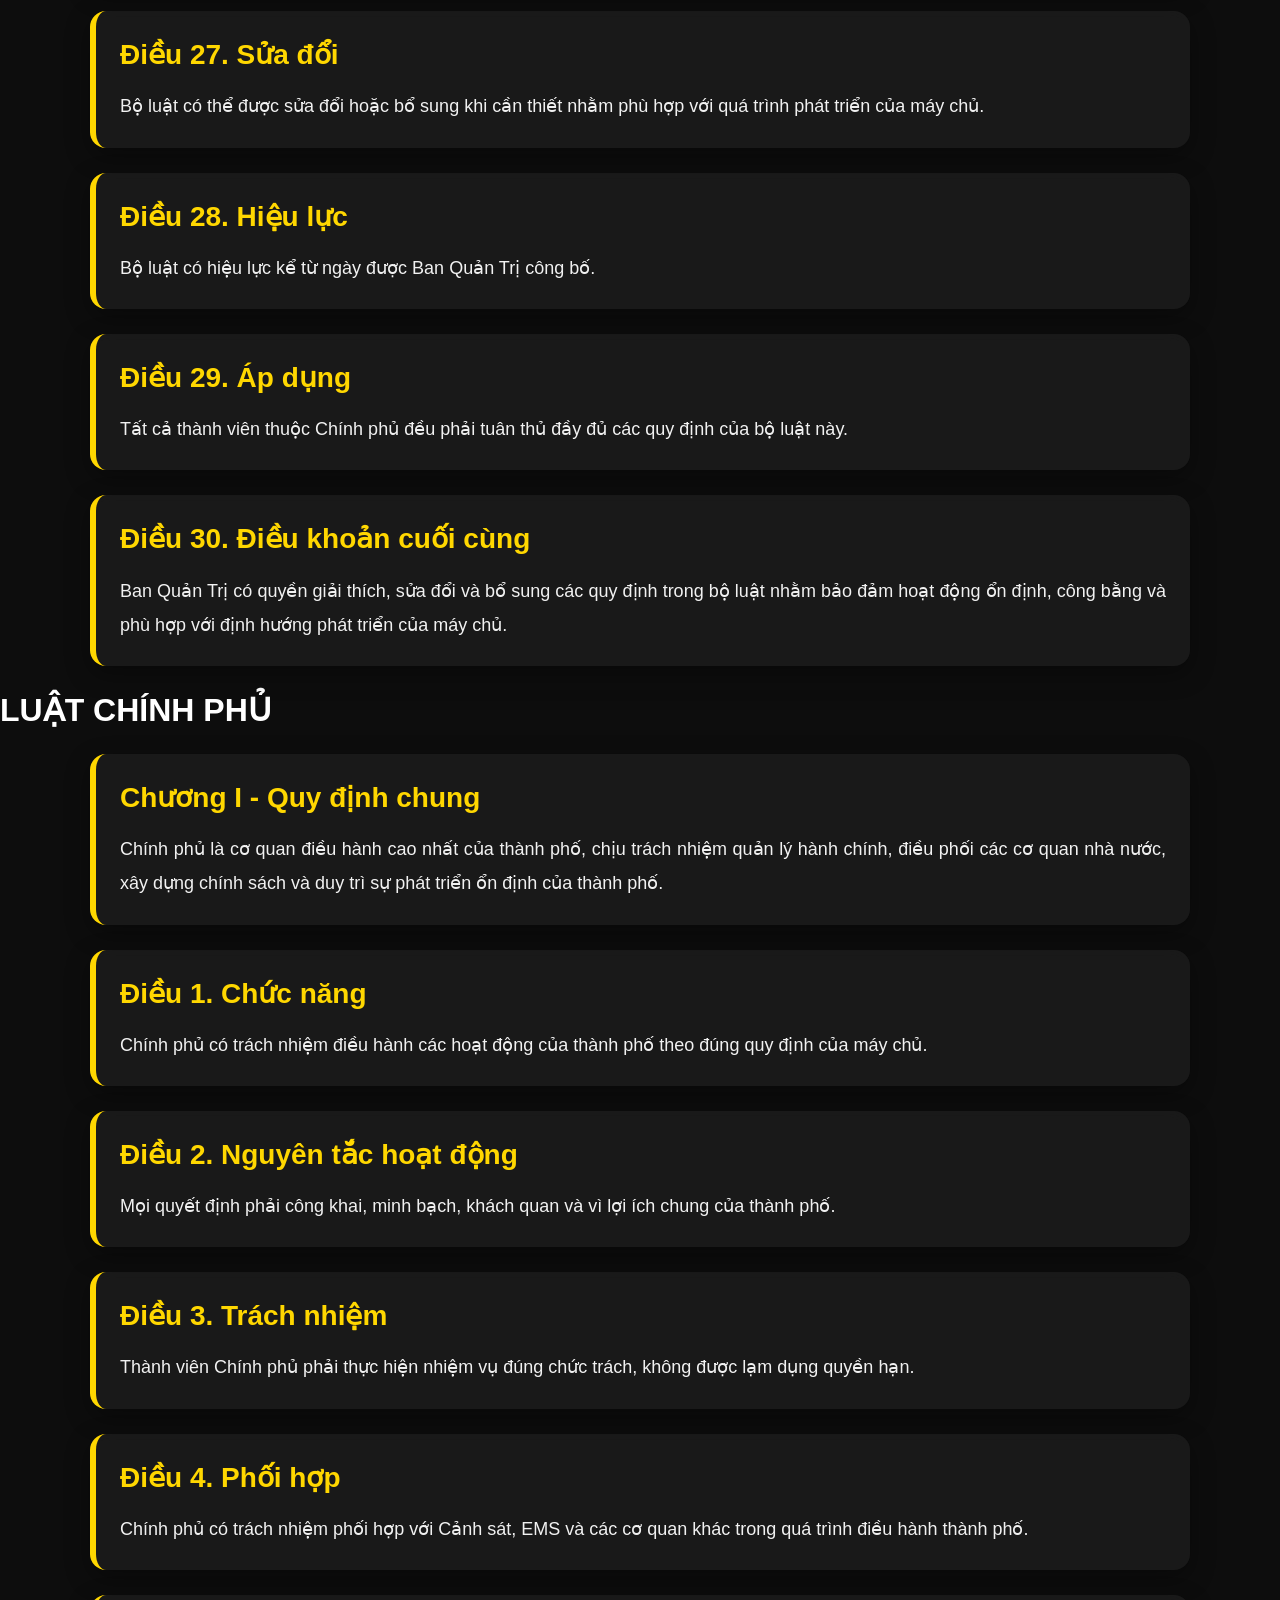
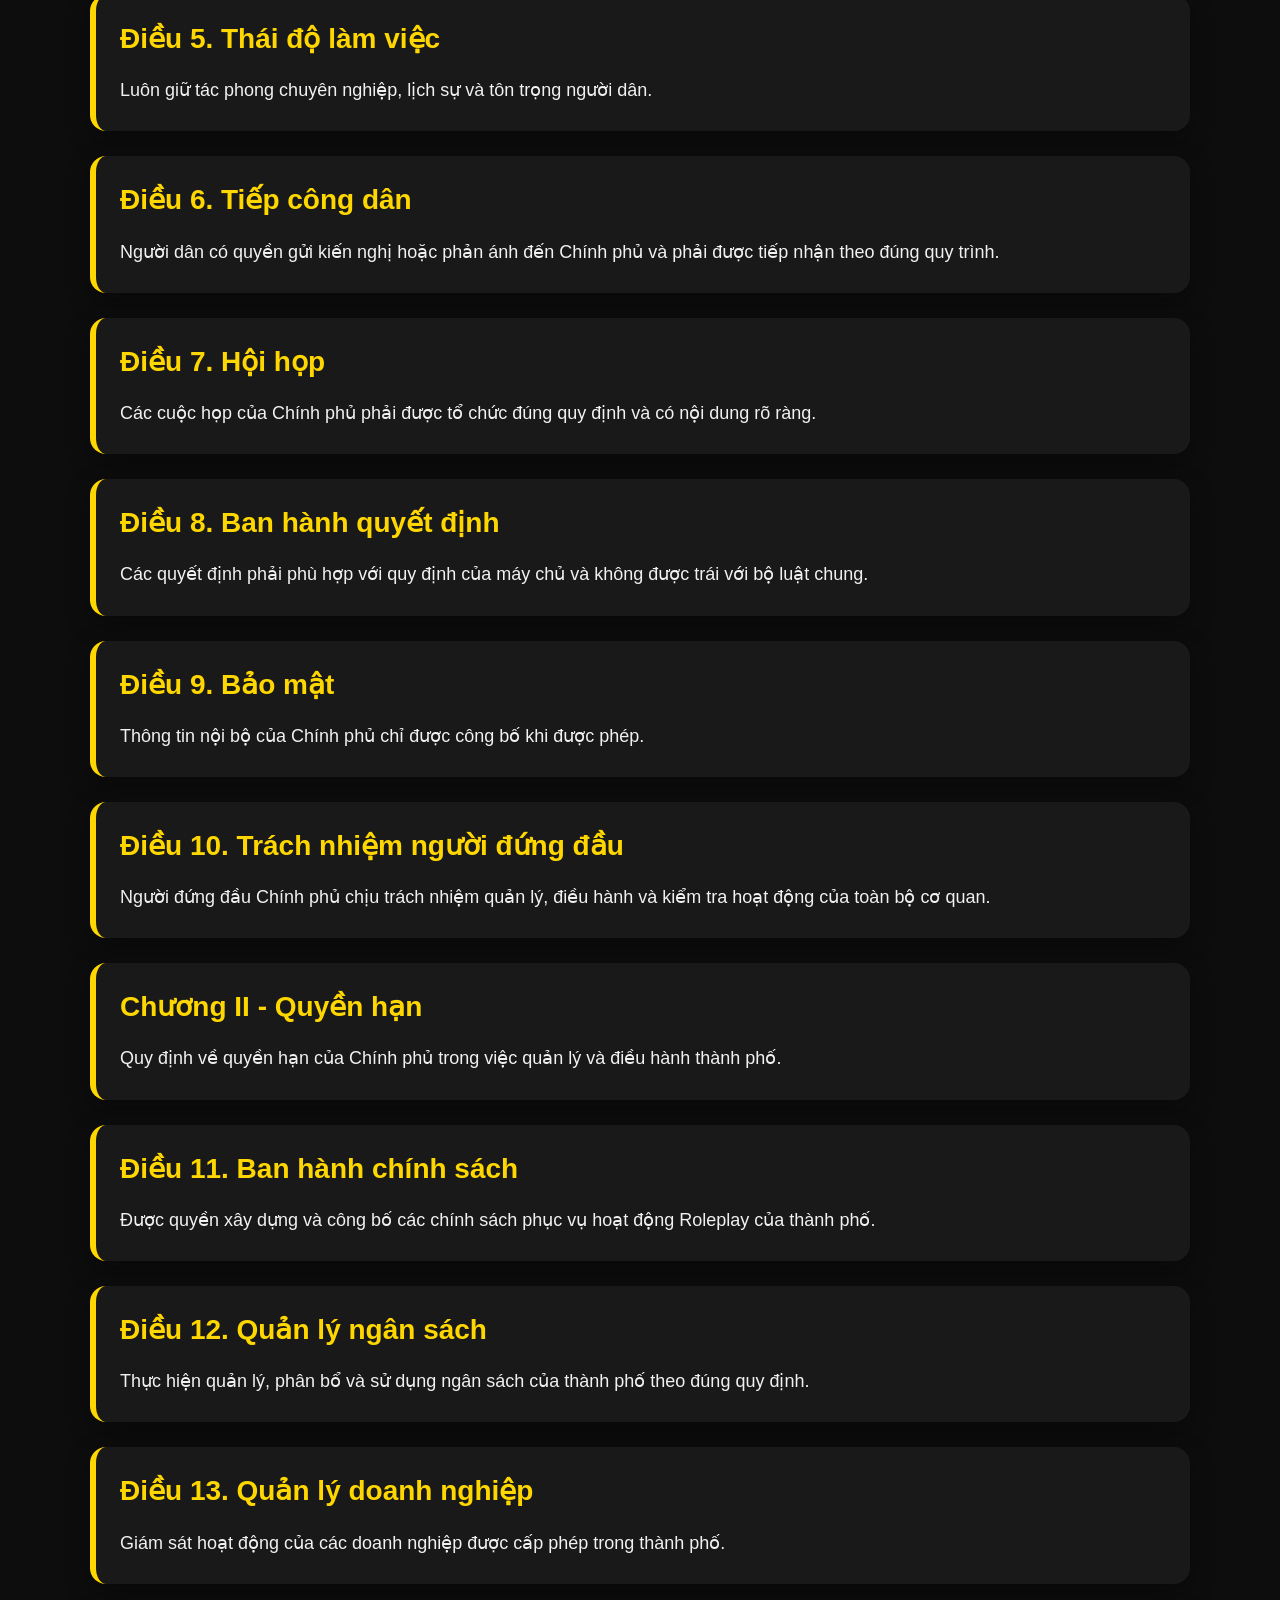
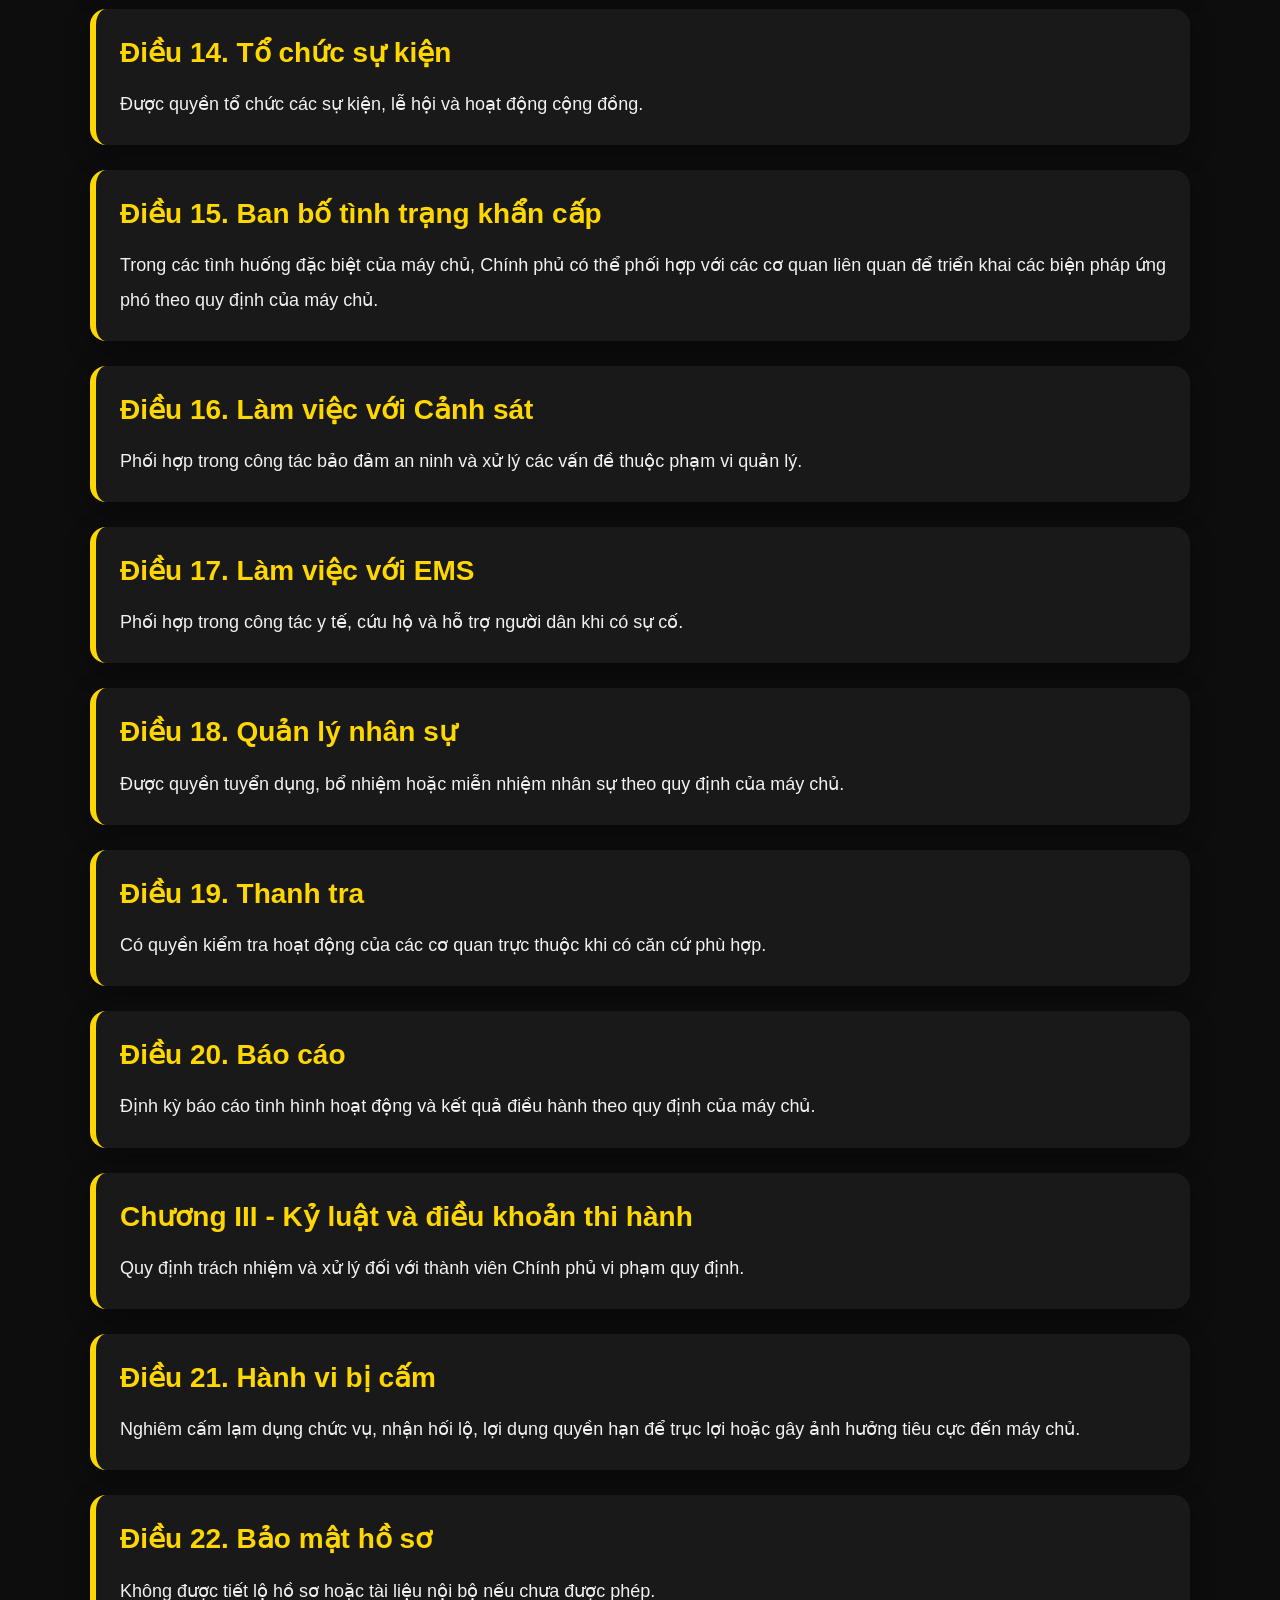
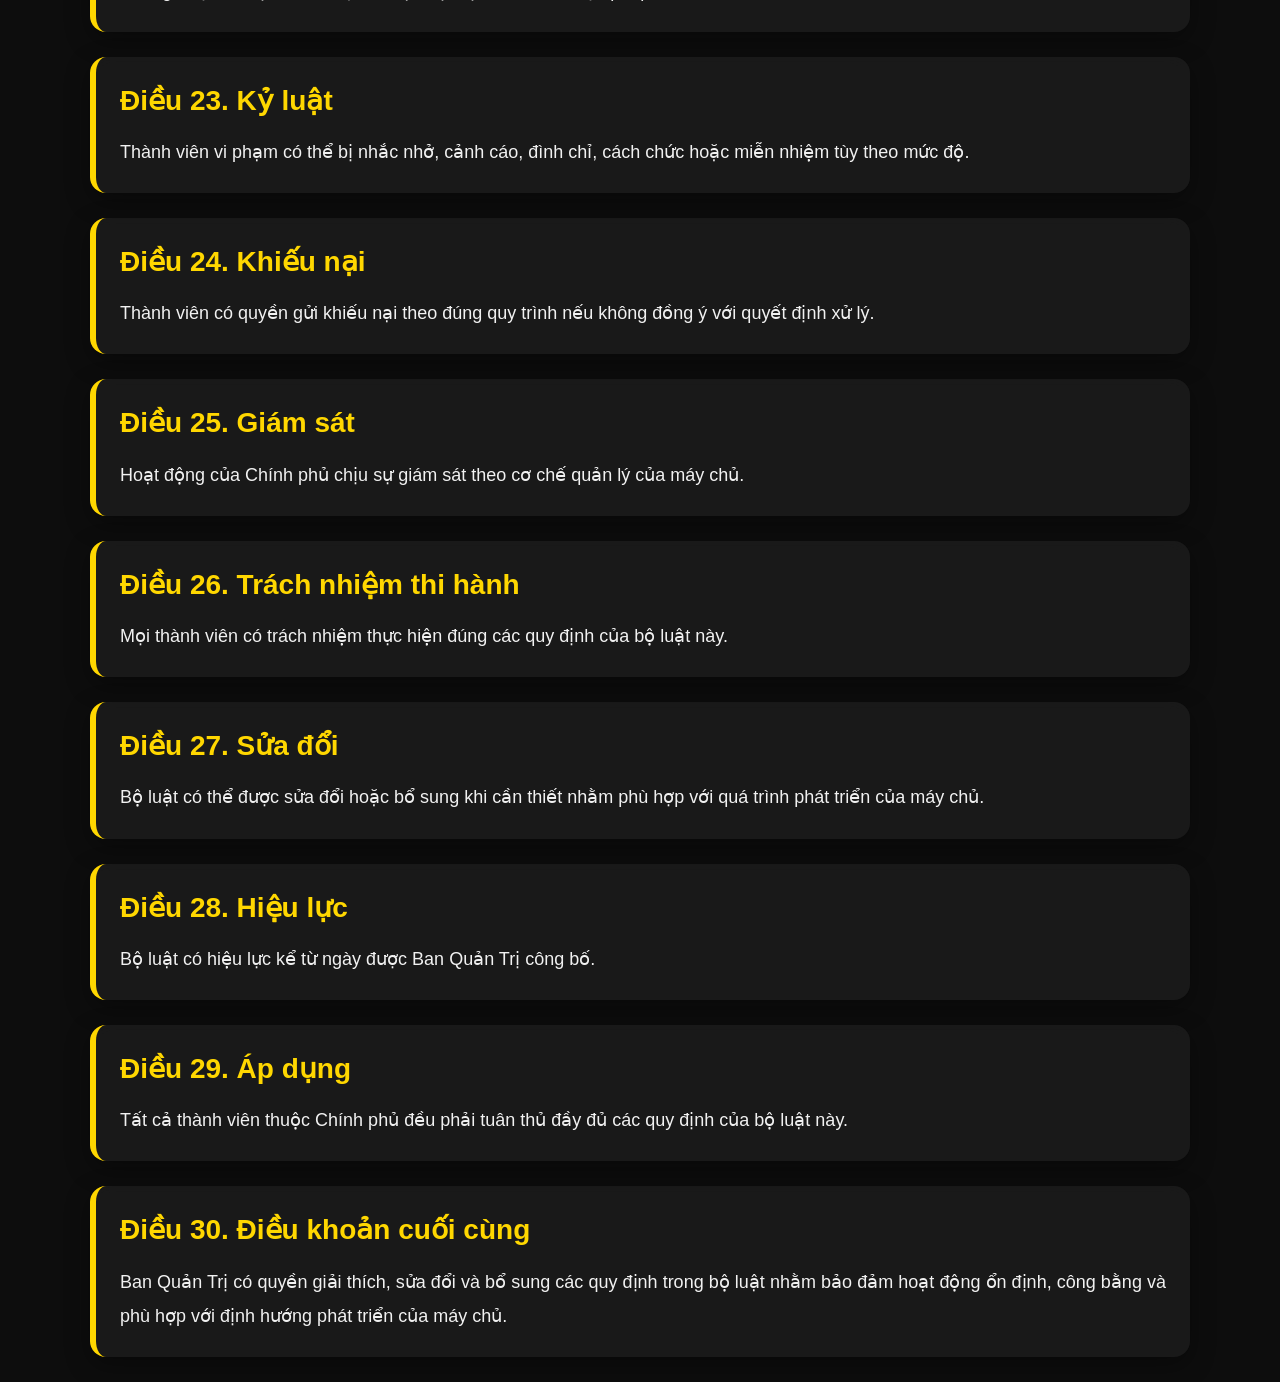
==== commit 96075268: "Update government.html" ====
--- a/government.html
+++ b/government.html
@@ -409,4 +409,4 @@
 </html>
 
 </body>
-</html>+</html>
--- a/style.css
+++ b/style.css
@@ -1,425 +1,1432 @@
+/* =====================================
+   HSR | Hồ Chí Minh Roleplay
+   Theme: Red & Gold
+===================================== */
+
 *{
     margin:0;
     padding:0;
     box-sizing:border-box;
-    font-family:Arial,Helvetica,sans-serif;
+}
+
+html{
+    scroll-behavior:smooth;
 }
 
 body{
+
+    font-family:'Poppins',sans-serif;
+
+    background:#0d0d0d;
+
+    color:#ffffff;
+
+    overflow-x:hidden;
+
+    position:relative;
+
+}
+
+/* ==========================
+   Background Animation
+========================== */
+
+body::before{
+
+    content:"";
+
+    position:fixed;
+
+    inset:0;
+
+    background:
+
+    radial-gradient(circle at top,#8b0000 0%,transparent 35%),
+
+    radial-gradient(circle at bottom,#ffd70022 0%,transparent 45%),
+
+    linear-gradient(135deg,#111,#181818,#111);
+
+    z-index:-3;
+
+}
+
+/* ==========================
+   Animated Border
+========================== */
+
+body::after{
+
+    content:"";
+
+    position:fixed;
+
+    inset:0;
+
+    padding:3px;
+
+    background:linear-gradient(
+        90deg,
+        #ff0000,
+        #ff9900,
+        #ffd700,
+        #ff0000,
+        #660000,
+        #ff0000
+    );
+
+    background-size:500% 500%;
+
+    animation:borderMove 10s linear infinite;
+
+    -webkit-mask:
+        linear-gradient(#fff 0 0) content-box,
+        linear-gradient(#fff 0 0);
+
+    -webkit-mask-composite:xor;
+
+    mask-composite:exclude;
+
+    pointer-events:none;
+
+    z-index:999999;
+
+}
+
+@keyframes borderMove{
+
+0%{
+background-position:0%;
+}
+
+100%{
+background-position:500%;
+}
+
+}
+
+/* ==========================
+   Scrollbar
+========================== */
+
+::-webkit-scrollbar{
+
+    width:10px;
+
+}
+
+::-webkit-scrollbar-track{
+
     background:#111;
-    color:#fff;
-}
+
+}
+
+::-webkit-scrollbar-thumb{
+
+    background:#b30000;
+
+    border-radius:20px;
+
+}
+
+::-webkit-scrollbar-thumb:hover{
+
+    background:#FFD700;
+
+}
+
+/* ==========================
+   Selection
+========================== */
+
+::selection{
+
+    background:#FFD700;
+
+    color:#000;
+
+}
+
+/* ==========================
+   Loading Screen
+========================== */
+
+#loading-screen{
+
+    position:fixed;
+
+    inset:0;
+
+    background:linear-gradient(135deg,#200,#500,#111);
+
+    display:flex;
+
+    justify-content:center;
+
+    align-items:center;
+
+    z-index:999999;
+
+    transition:opacity .6s;
+
+}
+
+.loading-content{
+
+    text-align:center;
+
+}
+
+.loading-logo{
+
+    width:140px;
+
+    animation:logoFloat 2s infinite ease-in-out;
+
+}
+
+.loading-content h1{
+
+    margin-top:20px;
+
+    color:#FFD700;
+
+    font-size:46px;
+
+}
+
+.loading-content p{
+
+    margin:10px 0 20px;
+
+    color:#ddd;
+
+}
+
+.loading-bar{
+
+    width:280px;
+
+    height:8px;
+
+    background:#333;
+
+    border-radius:30px;
+
+    overflow:hidden;
+
+    margin:auto;
+
+}
+
+.loading-progress{
+
+    width:0%;
+
+    height:100%;
+
+    background:linear-gradient(90deg,#ff0000,#FFD700);
+
+    animation:loading 2.5s linear forwards;
+
+}
+
+@keyframes loading{
+
+from{
+width:0%;
+}
+
+to{
+width:100%;
+}
+
+}
+
+@keyframes logoFloat{
+
+0%,100%{
+
+transform:translateY(0);
+
+}
+
+50%{
+
+transform:translateY(-12px);
+
+}
+
+}
+/* =====================================
+   HEADER
+===================================== */
 
 header{
-    width:100%;
-    height:70px;
-    background:#8B0000;
-    display:flex;
-    justify-content:space-between;
-    align-items:center;
-    padding:0 20px;
-    position:fixed;
-    top:0;
-    left:0;
-    z-index:1000;
-    box-shadow:0 0 15px rgba(255,0,0,.5);
+
+position:fixed;
+
+top:0;
+
+left:0;
+
+width:100%;
+
+height:75px;
+
+padding:0 25px;
+
+display:flex;
+
+justify-content:space-between;
+
+align-items:center;
+
+background:rgba(20,20,20,.65);
+
+backdrop-filter:blur(18px);
+
+border-bottom:1px solid rgba(255,215,0,.25);
+
+z-index:1000;
+
+transition:.35s;
+
 }
 
 .logo{
-    display:flex;
-    align-items:center;
-    gap:10px;
+
+display:flex;
+
+align-items:center;
+
+gap:15px;
+
 }
 
 .logo img{
-    width:45px;
-    height:45px;
+
+width:55px;
+
+height:55px;
+
+border-radius:50%;
+
+box-shadow:0 0 25px rgba(255,215,0,.6);
+
+}
+
+.logo h2{
+
+color:#FFD700;
+
+font-size:24px;
+
+font-weight:700;
+
 }
 
 .logo span{
-    font-size:22px;
-    font-weight:bold;
-    color:#FFD700;
+
+font-size:13px;
+
+color:#ddd;
+
 }
 
 #menu-btn{
-    background:none;
-    border:none;
-    color:white;
-    font-size:28px;
-    cursor:pointer;
-}
+
+width:50px;
+
+height:50px;
+
+border:none;
+
+border-radius:12px;
+
+background:linear-gradient(135deg,#b30000,#ff9800);
+
+color:white;
+
+font-size:22px;
+
+cursor:pointer;
+
+transition:.3s;
+
+box-shadow:0 0 15px rgba(255,80,0,.45);
+
+}
+
+#menu-btn:hover{
+
+transform:scale(1.08);
+
+box-shadow:0 0 30px rgba(255,215,0,.75);
+
+}
+
+/* =====================================
+   SIDEBAR
+===================================== */
 
 #sidebar{
-    position:fixed;
-    top:0;
-    left:-280px;
-    width:280px;
-    height:100%;
-    background:#1b1b1b;
-    transition:.3s;
-    z-index:9999;
-    overflow-y:auto;
+
+position:fixed;
+
+top:0;
+
+left:-320px;
+
+width:320px;
+
+height:100vh;
+
+background:rgba(18,18,18,.95);
+
+backdrop-filter:blur(20px);
+
+overflow-y:auto;
+
+transition:.35s;
+
+z-index:2000;
+
+border-right:2px solid rgba(255,215,0,.35);
+
+box-shadow:0 0 40px rgba(0,0,0,.6);
+
 }
 
 #sidebar.active{
-    left:0;
-}
-
-.sidebar-header{
-    text-align:center;
-    padding:25px;
-    background:#8B0000;
-}
-
-.sidebar-header img{
-    width:80px;
-    border-radius:50%;
-}
-
-.sidebar-header h2{
-    margin-top:10px;
-    color:#FFD700;
+
+left:0;
+
+}
+
+.sidebar-top{
+
+padding:35px 20px;
+
+text-align:center;
+
+background:linear-gradient(180deg,#7b0000,#300000);
+
+border-bottom:1px solid rgba(255,215,0,.3);
+
+}
+
+.sidebar-top img{
+
+width:100px;
+
+height:100px;
+
+border-radius:50%;
+
+box-shadow:0 0 25px gold;
+
+margin-bottom:15px;
+
+}
+
+.sidebar-top h2{
+
+color:#FFD700;
+
+font-size:28px;
+
+}
+
+.sidebar-top p{
+
+color:#ddd;
+
+font-size:14px;
+
+margin-top:8px;
+
 }
 
 #sidebar a{
-    display:block;
-    color:white;
-    text-decoration:none;
-    padding:16px 20px;
-    border-bottom:1px solid #333;
-    transition:.3s;
+
+display:flex;
+
+align-items:center;
+
+gap:15px;
+
+padding:16px 22px;
+
+color:white;
+
+text-decoration:none;
+
+font-size:16px;
+
+transition:.25s;
+
+border-left:4px solid transparent;
+
+}
+
+#sidebar a i{
+
+width:25px;
+
+font-size:20px;
+
+color:#FFD700;
+
 }
 
 #sidebar a:hover{
-    background:#FFD700;
-    color:#111;
-}
+
+background:rgba(255,215,0,.12);
+
+border-left:4px solid #FFD700;
+
+padding-left:28px;
+
+}
+
+/* =====================================
+   OVERLAY
+===================================== */
 
 #overlay{
-    position:fixed;
-    width:100%;
-    height:100%;
-    background:rgba(0,0,0,.6);
-    display:none;
-    z-index:9998;
+
+position:fixed;
+
+inset:0;
+
+background:rgba(0,0,0,.55);
+
+backdrop-filter:blur(5px);
+
+opacity:0;
+
+visibility:hidden;
+
+transition:.3s;
+
+z-index:1500;
+
 }
 
 #overlay.active{
-    display:block;
-}
+
+opacity:1;
+
+visibility:visible;
+
+}
+
+/* =====================================
+   MAIN
+===================================== */
+
+main{
+
+    max-width:1100px;
+
+    margin:95px auto 40px;
+
+    padding:20px;
+
+}
+
+/* =====================================
+   HERO
+===================================== */
 
 .hero{
-    margin-top:90px;
-    text-align:center;
-    padding:30px 20px;
+
+position:relative;
+
+min-height:520px;
+
+display:flex;
+
+justify-content:center;
+
+align-items:center;
+
+text-align:center;
+
+border-radius:25px;
+
+overflow:hidden;
+
+background:
+
+linear-gradient(rgba(0,0,0,.65),rgba(0,0,0,.75)),
+
+url("assets/background.jpg");
+
+background-size:cover;
+
+background-position:center;
+
+margin-bottom:35px;
+
+box-shadow:0 0 35px rgba(255,0,0,.25);
+
+}
+
+.hero-content{
+
+max-width:850px;
+
+padding:20px;
+
 }
 
 .hero-logo{
-    width:150px;
-    filter:drop-shadow(0 0 20px red);
+
+width:170px;
+
+filter:drop-shadow(0 0 25px gold);
+
+animation:logoFloat 2s infinite;
+
 }
 
 .hero h1{
-    margin-top:20px;
-    color:#FFD700;
-    font-size:32px;
+
+font-size:52px;
+
+color:#FFD700;
+
+margin:20px 0;
+
+text-shadow:0 0 20px rgba(255,215,0,.5);
+
 }
 
 .hero p{
-    margin-top:15px;
-    color:#ddd;
-    line-height:1.6;
-}
-
-.hero button{
-    margin-top:25px;
-    background:#FFD700;
-    color:#111;
-    border:none;
-    padding:15px 30px;
-    border-radius:10px;
-    font-size:18px;
-    font-weight:bold;
-    cursor:pointer;
-}
-
-.hero button:hover{
-    background:#ffcc00;
-}
-.back-btn{
+
+font-size:18px;
+
+line-height:1.8;
+
+color:#eee;
+
+margin-bottom:30px;
+
+}
+
+.hero-buttons{
+
+display:flex;
+
+justify-content:center;
+
+gap:18px;
+
+flex-wrap:wrap;
+
+}
+
+.btn{
+
+padding:15px 35px;
+
+border-radius:12px;
+
+text-decoration:none;
+
+font-weight:700;
+
+transition:.3s;
+
+}
+
+.btn-red{
+
+background:#b30000;
+
 color:white;
-font-size:25px;
-text-decoration:none;
-}   
-.rule-list{
-padding:20px;
-display:flex;
-flex-direction:column;
-gap:15px;
-}
-
-.rule-card{
-background:#1d1d1d;
+
+}
+
+.btn-yellow{
+
+background:#FFD700;
+
+color:black;
+
+}
+
+.btn:hover{
+
+transform:translateY(-4px);
+
+box-shadow:0 0 25px rgba(255,215,0,.5);
+
+}
+/* =====================================
+   CARD
+===================================== */
+
+.quick-access,
+.statistics,
+.news,
+.team,
+.information{
+
+margin:50px 0;
+
+}
+
+.quick-access h2,
+.statistics h2,
+.news h2,
+.team h2,
+.information h2{
+
+font-size:32px;
+
+color:#FFD700;
+
+margin-bottom:25px;
+
+text-align:center;
+
+}
+
+.cards{
+
+display:grid;
+
+grid-template-columns:repeat(auto-fit,minmax(250px,1fr));
+
+gap:25px;
+
+}
+
+.card{
+
+background:rgba(255,255,255,.05);
+
+backdrop-filter:blur(12px);
+
+border:1px solid rgba(255,215,0,.15);
+
+border-radius:20px;
+
+padding:30px;
+
+text-align:center;
+
+transition:.35s;
+
+cursor:pointer;
+
+overflow:hidden;
+
+position:relative;
+
+}
+
+.card::before{
+
+content:"";
+
+position:absolute;
+
+top:0;
+
+left:-120%;
+
+width:100%;
+
+height:100%;
+
+background:linear-gradient(
+90deg,
+transparent,
+rgba(255,255,255,.18),
+transparent
+);
+
+transition:.8s;
+
+}
+
+.card:hover::before{
+
+left:120%;
+
+}
+
+.card:hover{
+
+transform:translateY(-10px);
+
+box-shadow:0 0 30px rgba(255,215,0,.35);
+
+border-color:#FFD700;
+
+}
+
+.card i{
+
+font-size:45px;
+
+color:#FFD700;
+
+margin-bottom:15px;
+
+}
+
+.card h3{
+
+font-size:24px;
+
+margin-bottom:10px;
+
+color:white;
+
+}
+
+.card p{
+
+color:#ddd;
+
+line-height:1.8;
+
+}
+
+/* =====================================
+   INFORMATION
+===================================== */
+
+.info-box{
+
+background:rgba(255,255,255,.05);
+
+backdrop-filter:blur(15px);
+
+border-radius:20px;
+
+padding:35px;
+
+border:1px solid rgba(255,215,0,.2);
+
+}
+
+.info-box ul{
+
+list-style:none;
+
+}
+
+.info-box li{
+
+padding:15px 0;
+
+border-bottom:1px solid rgba(255,255,255,.08);
+
+font-size:17px;
+
+}
+
+.online{
+
+color:#00ff66;
+
+font-weight:bold;
+
+}
+
+/* =====================================
+   FOOTER
+===================================== */
+
+footer{
+
+margin-top:70px;
+
+padding:45px 20px;
+
+text-align:center;
+
+background:linear-gradient(180deg,#420000,#180000);
+
+border-top:1px solid rgba(255,215,0,.2);
+
+}
+
+.footer-logo{
+
+width:90px;
+
+margin-bottom:15px;
+
+filter:drop-shadow(0 0 18px gold);
+
+}
+
+footer h2{
+
+color:#FFD700;
+
+margin-bottom:10px;
+
+}
+
+footer p{
+
+color:#ddd;
+
+margin-top:8px;
+
+}
+
+/* =====================================
+   BACK TO TOP
+===================================== */
+
+#backToTop{
+
+position:fixed;
+
+bottom:25px;
+
+right:25px;
+
+width:55px;
+
+height:55px;
+
+border:none;
+
+border-radius:50%;
+
+background:linear-gradient(135deg,#b30000,#FFD700);
+
+color:white;
+
+font-size:22px;
+
+cursor:pointer;
+
+display:none;
+
+z-index:999;
+
+transition:.3s;
+
+box-shadow:0 0 20px rgba(255,215,0,.35);
+
+}
+
+#backToTop:hover{
+
+transform:scale(1.12);
+
+box-shadow:0 0 35px rgba(255,215,0,.6);
+
+}
+
+/* =====================================
+   RESPONSIVE
+===================================== */
+
+@media(max-width:768px){
+
+.hero{
+
+min-height:420px;
+
+}
+
+.hero h1{
+
+font-size:34px;
+
+}
+
+.hero-logo{
+
+width:120px;
+
+}
+
+.hero p{
+
+font-size:15px;
+
+}
+
+#sidebar{
+
+width:280px;
+
+}
+
+header{
+
+padding:0 15px;
+
+}
+
+.logo h2{
+
+font-size:20px;
+
+}
+
+.logo span{
+
+font-size:11px;
+
+}
+
+.cards{
+
+grid-template-columns:1fr;
+
+}
+
+.btn{
+
+width:100%;
+
+text-align:center;
+
+}
+
+}
+/* =====================================
+   SCROLL PROGRESS BAR
+===================================== */
+
+#progress-bar{
+
+position:fixed;
+
+top:0;
+
+left:0;
+
+width:0%;
+
+height:5px;
+
+background:linear-gradient(
+90deg,
+#ff0000,
+#ff6600,
+#FFD700,
+#ff0000
+);
+
+background-size:300%;
+
+animation:progressGlow 5s linear infinite;
+
+z-index:999999;
+
+box-shadow:
+0 0 10px #ff0000,
+0 0 20px #FFD700;
+
+}
+
+@keyframes progressGlow{
+
+0%{
+
+background-position:0%;
+
+}
+
+100%{
+
+background-position:300%;
+
+}
+
+}
+/* =====================================
+   PARTICLES
+===================================== */
+
+#particles{
+
+position:fixed;
+
+top:0;
+
+left:0;
+
+width:100%;
+
+height:100%;
+
+pointer-events:none;
+
+overflow:hidden;
+
+z-index:-1;
+
+}
+
+#particles span{
+
+position:absolute;
+
+display:block;
+
+width:6px;
+
+height:6px;
+
+border-radius:50%;
+
+background:#FFD700;
+
+box-shadow:
+
+0 0 10px #FFD700,
+
+0 0 20px #ff6600,
+
+0 0 35px #ff0000;
+
+animation:particleFloat linear infinite;
+
+opacity:.8;
+
+}
+
+#particles span:nth-child(1){
+
+left:5%;
+
+animation-duration:14s;
+
+animation-delay:0s;
+
+}
+
+#particles span:nth-child(2){
+
+left:15%;
+
+animation-duration:18s;
+
+animation-delay:2s;
+
+}
+
+#particles span:nth-child(3){
+
+left:25%;
+
+animation-duration:12s;
+
+animation-delay:1s;
+
+}
+
+#particles span:nth-child(4){
+
+left:35%;
+
+animation-duration:20s;
+
+animation-delay:3s;
+
+}
+
+#particles span:nth-child(5){
+
+left:45%;
+
+animation-duration:15s;
+
+animation-delay:4s;
+
+}
+
+#particles span:nth-child(6){
+
+left:55%;
+
+animation-duration:19s;
+
+animation-delay:1s;
+
+}
+
+#particles span:nth-child(7){
+
+left:65%;
+
+animation-duration:17s;
+
+animation-delay:5s;
+
+}
+
+#particles span:nth-child(8){
+
+left:75%;
+
+animation-duration:13s;
+
+animation-delay:2s;
+
+}
+
+#particles span:nth-child(9){
+
+left:85%;
+
+animation-duration:18s;
+
+animation-delay:4s;
+
+}
+
+#particles span:nth-child(10){
+
+left:95%;
+
+animation-duration:16s;
+
+animation-delay:3s;
+
+}
+
+#particles span:nth-child(n){
+
+bottom:-40px;
+
+}
+
+@keyframes particleFloat{
+
+0%{
+
+transform:translateY(0) scale(.4);
+
+opacity:0;
+
+}
+
+10%{
+
+opacity:1;
+
+}
+
+50%{
+
+transform:translateY(-50vh) translateX(25px) scale(1);
+
+}
+
+100%{
+
+transform:translateY(-120vh) translateX(-30px) scale(.2);
+
+opacity:0;
+
+}
+
+}
+/* =====================================
+   CURSOR GLOW
+===================================== */
+
+#cursor-glow{
+
+position:fixed;
+
+width:35px;
+
+height:35px;
+
+border-radius:50%;
+
+background:radial-gradient(circle,#FFD700,#ff0000,transparent);
+
+pointer-events:none;
+
+transform:translate(-50%,-50%);
+
+z-index:999999;
+
+opacity:0;
+
+transition:
+transform .08s linear,
+opacity .2s;
+
+filter:blur(4px);
+
+}
+
+.touch-effect{
+
+position:fixed;
+
+width:18px;
+
+height:18px;
+
+border-radius:50%;
+
+border:3px solid #FFD700;
+
+pointer-events:none;
+
+animation:touchWave .8s forwards;
+
+z-index:999998;
+
+}
+
+@keyframes touchWave{
+
+0%{
+
+transform:translate(-50%,-50%) scale(.5);
+
+opacity:1;
+
+}
+
+100%{
+
+transform:translate(-50%,-50%) scale(6);
+
+opacity:0;
+
+}
+
+}
+/* ==========================
+   COPYRIGHT
+========================== */
+
+.copyright{
+
+margin-top:60px;
+
+padding:25px;
+
+text-align:center;
+
+background:#111;
+
+color:#bbb;
+
+font-size:14px;
+
+border-top:2px solid #FFD700;
+
+line-height:1.8;
+
+}
+
+.copyright b{
+
+color:#FFD700;
+
+}
+/* ==========================
+   LAW CARD
+========================== */
+
+.law-card{
+
+background:rgba(30,30,30,.75);
+
+backdrop-filter:blur(12px);
+
 border-left:6px solid #FFD700;
+
+border-radius:16px;
+
+padding:24px;
+
+margin:25px auto;
+
+max-width:1100px;
+
+box-shadow:0 8px 25px rgba(0,0,0,.35);
+
+transition:.3s ease;
+
+}
+
+.law-card:hover{
+
+transform:translateY(-4px);
+
+border-left-color:#ff3b30;
+
+box-shadow:0 15px 35px rgba(255,215,0,.25);
+
+}
+
+.law-card h2{
+
+font-size:28px;
+
+color:#FFD700;
+
+margin-bottom:15px;
+
+font-weight:700;
+
+line-height:1.4;
+
+}
+
+.law-card p{
+
+font-size:18px;
+
+color:#f1f1f1;
+
+line-height:1.9;
+
+text-align:justify;
+
+margin:0;
+
+}
+
+/* Điện thoại */
+
+@media (max-width:768px){
+
+.law-card{
+
+margin:18px 12px;
+
 padding:18px;
-border-radius:12px;
-text-decoration:none;
-color:white;
-font-size:18px;
-font-weight:bold;
-transition:.3s;
-}
-
-.rule-card:hover{
-background:#FFD700;
-color:#111;
-transform:scale(1.02);
-}
-.page{
-margin-top:90px;
-padding:20px;
-}
-
-.page h1{
-text-align:center;
-color:#FFD700;
-margin-bottom:25px;
-}
-
-.law-card{
-background:#1b1b1b;
-border-left:6px solid #c40000;
-padding:18px;
-margin-bottom:20px;
-border-radius:12px;
-box-shadow:0 0 10px rgba(255,0,0,.25);
+
 }
 
 .law-card h2{
-color:#FFD700;
-margin-bottom:10px;
+
+font-size:24px;
+
 }
 
 .law-card p{
-line-height:1.7;
-color:#ddd;
-}
-/* ===========================
-   HEADER
-=========================== */
-
-body{
-    margin:0;
-    font-family:Arial,sans-serif;
-    background:#111;
-    color:#fff;
-}
-
-header{
-    position:fixed;
-    top:0;
-    left:0;
-    width:100%;
-    height:65px;
-    background:#b30000;
-    display:flex;
-    align-items:center;
-    justify-content:space-between;
-    padding:0 20px;
-    box-sizing:border-box;
-    z-index:1001;
-}
-
-.logo{
-    display:flex;
-    align-items:center;
-    gap:10px;
-}
-
-.logo img{
-    width:45px;
-    height:45px;
-}
-
-.logo span{
-    color:#FFD700;
-    font-size:24px;
-    font-weight:bold;
-}
-
-#menu-btn{
-    background:none;
-    border:none;
-    color:#FFD700;
-    font-size:28px;
-    cursor:pointer;
-}
-
-/* ===========================
-   SIDEBAR
-=========================== */
-
-#sidebar{
-    position:fixed;
-    top:0;
-    left:-280px;
-    width:280px;
-    height:100%;
-    background:#1c1c1c;
-    overflow-y:auto;
-    transition:.3s;
-    z-index:1002;
-    box-shadow:3px 0 10px rgba(0,0,0,.5);
-}
-
-#sidebar.active{
-    left:0;
-}
-
-.sidebar-header{
-    background:#b30000;
-    text-align:center;
-    padding:25px 10px;
-}
-
-.sidebar-header img{
-    width:80px;
-    height:80px;
-}
-
-.sidebar-header h2{
-    margin:10px 0 5px;
-    color:#FFD700;
-}
-
-.sidebar-header p{
-    color:#fff;
-    font-size:14px;
-}
-
-#sidebar a{
-    display:block;
-    padding:15px 20px;
-    color:#fff;
-    text-decoration:none;
-    border-bottom:1px solid #333;
-    transition:.2s;
-}
-
-#sidebar a i{
-    width:25px;
-}
-
-#sidebar a:hover{
-    background:#FFD700;
-    color:#000;
-}
-
-/* ===========================
-   OVERLAY
-=========================== */
-
-#overlay{
-    position:fixed;
-    top:0;
-    left:0;
-    width:100%;
-    height:100%;
-    background:rgba(0,0,0,.5);
-    display:none;
-    z-index:1000;
-}
-
-#overlay.active{
-    display:block;
-}
-
-/* ===========================
-   MAIN
-=========================== */
-
-main{
-    margin-top:80px;
-    padding:20px;
-}
-
-.hero{
-    background:#222;
-    border-radius:15px;
-    padding:30px;
-    text-align:center;
-}
-
-.hero-logo{
-    width:120px;
-}
-
-.hero h1{
-    color:#FFD700;
-}
-
-.hero-buttons{
-    margin-top:20px;
-}
-
-.btn-red,
-.btn-yellow{
-    display:inline-block;
-    padding:12px 25px;
-    border-radius:8px;
-    text-decoration:none;
-    margin:5px;
-    font-weight:bold;
-}
-
-.btn-red{
-    background:#b30000;
-    color:#fff;
-}
-
-.btn-yellow{
-    background:#FFD700;
-    color:#000;
-}
-
-.card-grid{
-    display:grid;
-    grid-template-columns:repeat(auto-fit,minmax(150px,1fr));
-    gap:15px;
-    margin-top:20px;
-}
-
-.card{
-    background:#222;
-    border-radius:12px;
-    padding:20px;
-    text-align:center;
-    color:white;
-    text-decoration:none;
-}
-
-.card i{
-    font-size:35px;
-    color:#FFD700;
-    margin-bottom:10px;
-}
-
-.card:hover{
-    background:#b30000;
-}
-
-/* ===========================
-   FOOTER
-=========================== */
-
-footer{
-    margin-top:40px;
-    background:#b30000;
-    text-align:center;
-    padding:30px;
-}
-
-.footer-logo{
-    width:80px;
-}+
+font-size:16px;
+
+line-height:1.8;
+
+}
+
+}
--- a/style.css
+++ b/style.css
@@ -1,425 +1,1432 @@
+/* =====================================
+   HSR | Hồ Chí Minh Roleplay
+   Theme: Red & Gold
+===================================== */
+
 *{
     margin:0;
     padding:0;
     box-sizing:border-box;
-    font-family:Arial,Helvetica,sans-serif;
+}
+
+html{
+    scroll-behavior:smooth;
 }
 
 body{
+
+    font-family:'Poppins',sans-serif;
+
+    background:#0d0d0d;
+
+    color:#ffffff;
+
+    overflow-x:hidden;
+
+    position:relative;
+
+}
+
+/* ==========================
+   Background Animation
+========================== */
+
+body::before{
+
+    content:"";
+
+    position:fixed;
+
+    inset:0;
+
+    background:
+
+    radial-gradient(circle at top,#8b0000 0%,transparent 35%),
+
+    radial-gradient(circle at bottom,#ffd70022 0%,transparent 45%),
+
+    linear-gradient(135deg,#111,#181818,#111);
+
+    z-index:-3;
+
+}
+
+/* ==========================
+   Animated Border
+========================== */
+
+body::after{
+
+    content:"";
+
+    position:fixed;
+
+    inset:0;
+
+    padding:3px;
+
+    background:linear-gradient(
+        90deg,
+        #ff0000,
+        #ff9900,
+        #ffd700,
+        #ff0000,
+        #660000,
+        #ff0000
+    );
+
+    background-size:500% 500%;
+
+    animation:borderMove 10s linear infinite;
+
+    -webkit-mask:
+        linear-gradient(#fff 0 0) content-box,
+        linear-gradient(#fff 0 0);
+
+    -webkit-mask-composite:xor;
+
+    mask-composite:exclude;
+
+    pointer-events:none;
+
+    z-index:999999;
+
+}
+
+@keyframes borderMove{
+
+0%{
+background-position:0%;
+}
+
+100%{
+background-position:500%;
+}
+
+}
+
+/* ==========================
+   Scrollbar
+========================== */
+
+::-webkit-scrollbar{
+
+    width:10px;
+
+}
+
+::-webkit-scrollbar-track{
+
     background:#111;
-    color:#fff;
-}
+
+}
+
+::-webkit-scrollbar-thumb{
+
+    background:#b30000;
+
+    border-radius:20px;
+
+}
+
+::-webkit-scrollbar-thumb:hover{
+
+    background:#FFD700;
+
+}
+
+/* ==========================
+   Selection
+========================== */
+
+::selection{
+
+    background:#FFD700;
+
+    color:#000;
+
+}
+
+/* ==========================
+   Loading Screen
+========================== */
+
+#loading-screen{
+
+    position:fixed;
+
+    inset:0;
+
+    background:linear-gradient(135deg,#200,#500,#111);
+
+    display:flex;
+
+    justify-content:center;
+
+    align-items:center;
+
+    z-index:999999;
+
+    transition:opacity .6s;
+
+}
+
+.loading-content{
+
+    text-align:center;
+
+}
+
+.loading-logo{
+
+    width:140px;
+
+    animation:logoFloat 2s infinite ease-in-out;
+
+}
+
+.loading-content h1{
+
+    margin-top:20px;
+
+    color:#FFD700;
+
+    font-size:46px;
+
+}
+
+.loading-content p{
+
+    margin:10px 0 20px;
+
+    color:#ddd;
+
+}
+
+.loading-bar{
+
+    width:280px;
+
+    height:8px;
+
+    background:#333;
+
+    border-radius:30px;
+
+    overflow:hidden;
+
+    margin:auto;
+
+}
+
+.loading-progress{
+
+    width:0%;
+
+    height:100%;
+
+    background:linear-gradient(90deg,#ff0000,#FFD700);
+
+    animation:loading 2.5s linear forwards;
+
+}
+
+@keyframes loading{
+
+from{
+width:0%;
+}
+
+to{
+width:100%;
+}
+
+}
+
+@keyframes logoFloat{
+
+0%,100%{
+
+transform:translateY(0);
+
+}
+
+50%{
+
+transform:translateY(-12px);
+
+}
+
+}
+/* =====================================
+   HEADER
+===================================== */
 
 header{
-    width:100%;
-    height:70px;
-    background:#8B0000;
-    display:flex;
-    justify-content:space-between;
-    align-items:center;
-    padding:0 20px;
-    position:fixed;
-    top:0;
-    left:0;
-    z-index:1000;
-    box-shadow:0 0 15px rgba(255,0,0,.5);
+
+position:fixed;
+
+top:0;
+
+left:0;
+
+width:100%;
+
+height:75px;
+
+padding:0 25px;
+
+display:flex;
+
+justify-content:space-between;
+
+align-items:center;
+
+background:rgba(20,20,20,.65);
+
+backdrop-filter:blur(18px);
+
+border-bottom:1px solid rgba(255,215,0,.25);
+
+z-index:1000;
+
+transition:.35s;
+
 }
 
 .logo{
-    display:flex;
-    align-items:center;
-    gap:10px;
+
+display:flex;
+
+align-items:center;
+
+gap:15px;
+
 }
 
 .logo img{
-    width:45px;
-    height:45px;
+
+width:55px;
+
+height:55px;
+
+border-radius:50%;
+
+box-shadow:0 0 25px rgba(255,215,0,.6);
+
+}
+
+.logo h2{
+
+color:#FFD700;
+
+font-size:24px;
+
+font-weight:700;
+
 }
 
 .logo span{
-    font-size:22px;
-    font-weight:bold;
-    color:#FFD700;
+
+font-size:13px;
+
+color:#ddd;
+
 }
 
 #menu-btn{
-    background:none;
-    border:none;
-    color:white;
-    font-size:28px;
-    cursor:pointer;
-}
+
+width:50px;
+
+height:50px;
+
+border:none;
+
+border-radius:12px;
+
+background:linear-gradient(135deg,#b30000,#ff9800);
+
+color:white;
+
+font-size:22px;
+
+cursor:pointer;
+
+transition:.3s;
+
+box-shadow:0 0 15px rgba(255,80,0,.45);
+
+}
+
+#menu-btn:hover{
+
+transform:scale(1.08);
+
+box-shadow:0 0 30px rgba(255,215,0,.75);
+
+}
+
+/* =====================================
+   SIDEBAR
+===================================== */
 
 #sidebar{
-    position:fixed;
-    top:0;
-    left:-280px;
-    width:280px;
-    height:100%;
-    background:#1b1b1b;
-    transition:.3s;
-    z-index:9999;
-    overflow-y:auto;
+
+position:fixed;
+
+top:0;
+
+left:-320px;
+
+width:320px;
+
+height:100vh;
+
+background:rgba(18,18,18,.95);
+
+backdrop-filter:blur(20px);
+
+overflow-y:auto;
+
+transition:.35s;
+
+z-index:2000;
+
+border-right:2px solid rgba(255,215,0,.35);
+
+box-shadow:0 0 40px rgba(0,0,0,.6);
+
 }
 
 #sidebar.active{
-    left:0;
-}
-
-.sidebar-header{
-    text-align:center;
-    padding:25px;
-    background:#8B0000;
-}
-
-.sidebar-header img{
-    width:80px;
-    border-radius:50%;
-}
-
-.sidebar-header h2{
-    margin-top:10px;
-    color:#FFD700;
+
+left:0;
+
+}
+
+.sidebar-top{
+
+padding:35px 20px;
+
+text-align:center;
+
+background:linear-gradient(180deg,#7b0000,#300000);
+
+border-bottom:1px solid rgba(255,215,0,.3);
+
+}
+
+.sidebar-top img{
+
+width:100px;
+
+height:100px;
+
+border-radius:50%;
+
+box-shadow:0 0 25px gold;
+
+margin-bottom:15px;
+
+}
+
+.sidebar-top h2{
+
+color:#FFD700;
+
+font-size:28px;
+
+}
+
+.sidebar-top p{
+
+color:#ddd;
+
+font-size:14px;
+
+margin-top:8px;
+
 }
 
 #sidebar a{
-    display:block;
-    color:white;
-    text-decoration:none;
-    padding:16px 20px;
-    border-bottom:1px solid #333;
-    transition:.3s;
+
+display:flex;
+
+align-items:center;
+
+gap:15px;
+
+padding:16px 22px;
+
+color:white;
+
+text-decoration:none;
+
+font-size:16px;
+
+transition:.25s;
+
+border-left:4px solid transparent;
+
+}
+
+#sidebar a i{
+
+width:25px;
+
+font-size:20px;
+
+color:#FFD700;
+
 }
 
 #sidebar a:hover{
-    background:#FFD700;
-    color:#111;
-}
+
+background:rgba(255,215,0,.12);
+
+border-left:4px solid #FFD700;
+
+padding-left:28px;
+
+}
+
+/* =====================================
+   OVERLAY
+===================================== */
 
 #overlay{
-    position:fixed;
-    width:100%;
-    height:100%;
-    background:rgba(0,0,0,.6);
-    display:none;
-    z-index:9998;
+
+position:fixed;
+
+inset:0;
+
+background:rgba(0,0,0,.55);
+
+backdrop-filter:blur(5px);
+
+opacity:0;
+
+visibility:hidden;
+
+transition:.3s;
+
+z-index:1500;
+
 }
 
 #overlay.active{
-    display:block;
-}
+
+opacity:1;
+
+visibility:visible;
+
+}
+
+/* =====================================
+   MAIN
+===================================== */
+
+main{
+
+    max-width:1100px;
+
+    margin:95px auto 40px;
+
+    padding:20px;
+
+}
+
+/* =====================================
+   HERO
+===================================== */
 
 .hero{
-    margin-top:90px;
-    text-align:center;
-    padding:30px 20px;
+
+position:relative;
+
+min-height:520px;
+
+display:flex;
+
+justify-content:center;
+
+align-items:center;
+
+text-align:center;
+
+border-radius:25px;
+
+overflow:hidden;
+
+background:
+
+linear-gradient(rgba(0,0,0,.65),rgba(0,0,0,.75)),
+
+url("assets/background.jpg");
+
+background-size:cover;
+
+background-position:center;
+
+margin-bottom:35px;
+
+box-shadow:0 0 35px rgba(255,0,0,.25);
+
+}
+
+.hero-content{
+
+max-width:850px;
+
+padding:20px;
+
 }
 
 .hero-logo{
-    width:150px;
-    filter:drop-shadow(0 0 20px red);
+
+width:170px;
+
+filter:drop-shadow(0 0 25px gold);
+
+animation:logoFloat 2s infinite;
+
 }
 
 .hero h1{
-    margin-top:20px;
-    color:#FFD700;
-    font-size:32px;
+
+font-size:52px;
+
+color:#FFD700;
+
+margin:20px 0;
+
+text-shadow:0 0 20px rgba(255,215,0,.5);
+
 }
 
 .hero p{
-    margin-top:15px;
-    color:#ddd;
-    line-height:1.6;
-}
-
-.hero button{
-    margin-top:25px;
-    background:#FFD700;
-    color:#111;
-    border:none;
-    padding:15px 30px;
-    border-radius:10px;
-    font-size:18px;
-    font-weight:bold;
-    cursor:pointer;
-}
-
-.hero button:hover{
-    background:#ffcc00;
-}
-.back-btn{
+
+font-size:18px;
+
+line-height:1.8;
+
+color:#eee;
+
+margin-bottom:30px;
+
+}
+
+.hero-buttons{
+
+display:flex;
+
+justify-content:center;
+
+gap:18px;
+
+flex-wrap:wrap;
+
+}
+
+.btn{
+
+padding:15px 35px;
+
+border-radius:12px;
+
+text-decoration:none;
+
+font-weight:700;
+
+transition:.3s;
+
+}
+
+.btn-red{
+
+background:#b30000;
+
 color:white;
-font-size:25px;
-text-decoration:none;
-}   
-.rule-list{
-padding:20px;
-display:flex;
-flex-direction:column;
-gap:15px;
-}
-
-.rule-card{
-background:#1d1d1d;
+
+}
+
+.btn-yellow{
+
+background:#FFD700;
+
+color:black;
+
+}
+
+.btn:hover{
+
+transform:translateY(-4px);
+
+box-shadow:0 0 25px rgba(255,215,0,.5);
+
+}
+/* =====================================
+   CARD
+===================================== */
+
+.quick-access,
+.statistics,
+.news,
+.team,
+.information{
+
+margin:50px 0;
+
+}
+
+.quick-access h2,
+.statistics h2,
+.news h2,
+.team h2,
+.information h2{
+
+font-size:32px;
+
+color:#FFD700;
+
+margin-bottom:25px;
+
+text-align:center;
+
+}
+
+.cards{
+
+display:grid;
+
+grid-template-columns:repeat(auto-fit,minmax(250px,1fr));
+
+gap:25px;
+
+}
+
+.card{
+
+background:rgba(255,255,255,.05);
+
+backdrop-filter:blur(12px);
+
+border:1px solid rgba(255,215,0,.15);
+
+border-radius:20px;
+
+padding:30px;
+
+text-align:center;
+
+transition:.35s;
+
+cursor:pointer;
+
+overflow:hidden;
+
+position:relative;
+
+}
+
+.card::before{
+
+content:"";
+
+position:absolute;
+
+top:0;
+
+left:-120%;
+
+width:100%;
+
+height:100%;
+
+background:linear-gradient(
+90deg,
+transparent,
+rgba(255,255,255,.18),
+transparent
+);
+
+transition:.8s;
+
+}
+
+.card:hover::before{
+
+left:120%;
+
+}
+
+.card:hover{
+
+transform:translateY(-10px);
+
+box-shadow:0 0 30px rgba(255,215,0,.35);
+
+border-color:#FFD700;
+
+}
+
+.card i{
+
+font-size:45px;
+
+color:#FFD700;
+
+margin-bottom:15px;
+
+}
+
+.card h3{
+
+font-size:24px;
+
+margin-bottom:10px;
+
+color:white;
+
+}
+
+.card p{
+
+color:#ddd;
+
+line-height:1.8;
+
+}
+
+/* =====================================
+   INFORMATION
+===================================== */
+
+.info-box{
+
+background:rgba(255,255,255,.05);
+
+backdrop-filter:blur(15px);
+
+border-radius:20px;
+
+padding:35px;
+
+border:1px solid rgba(255,215,0,.2);
+
+}
+
+.info-box ul{
+
+list-style:none;
+
+}
+
+.info-box li{
+
+padding:15px 0;
+
+border-bottom:1px solid rgba(255,255,255,.08);
+
+font-size:17px;
+
+}
+
+.online{
+
+color:#00ff66;
+
+font-weight:bold;
+
+}
+
+/* =====================================
+   FOOTER
+===================================== */
+
+footer{
+
+margin-top:70px;
+
+padding:45px 20px;
+
+text-align:center;
+
+background:linear-gradient(180deg,#420000,#180000);
+
+border-top:1px solid rgba(255,215,0,.2);
+
+}
+
+.footer-logo{
+
+width:90px;
+
+margin-bottom:15px;
+
+filter:drop-shadow(0 0 18px gold);
+
+}
+
+footer h2{
+
+color:#FFD700;
+
+margin-bottom:10px;
+
+}
+
+footer p{
+
+color:#ddd;
+
+margin-top:8px;
+
+}
+
+/* =====================================
+   BACK TO TOP
+===================================== */
+
+#backToTop{
+
+position:fixed;
+
+bottom:25px;
+
+right:25px;
+
+width:55px;
+
+height:55px;
+
+border:none;
+
+border-radius:50%;
+
+background:linear-gradient(135deg,#b30000,#FFD700);
+
+color:white;
+
+font-size:22px;
+
+cursor:pointer;
+
+display:none;
+
+z-index:999;
+
+transition:.3s;
+
+box-shadow:0 0 20px rgba(255,215,0,.35);
+
+}
+
+#backToTop:hover{
+
+transform:scale(1.12);
+
+box-shadow:0 0 35px rgba(255,215,0,.6);
+
+}
+
+/* =====================================
+   RESPONSIVE
+===================================== */
+
+@media(max-width:768px){
+
+.hero{
+
+min-height:420px;
+
+}
+
+.hero h1{
+
+font-size:34px;
+
+}
+
+.hero-logo{
+
+width:120px;
+
+}
+
+.hero p{
+
+font-size:15px;
+
+}
+
+#sidebar{
+
+width:280px;
+
+}
+
+header{
+
+padding:0 15px;
+
+}
+
+.logo h2{
+
+font-size:20px;
+
+}
+
+.logo span{
+
+font-size:11px;
+
+}
+
+.cards{
+
+grid-template-columns:1fr;
+
+}
+
+.btn{
+
+width:100%;
+
+text-align:center;
+
+}
+
+}
+/* =====================================
+   SCROLL PROGRESS BAR
+===================================== */
+
+#progress-bar{
+
+position:fixed;
+
+top:0;
+
+left:0;
+
+width:0%;
+
+height:5px;
+
+background:linear-gradient(
+90deg,
+#ff0000,
+#ff6600,
+#FFD700,
+#ff0000
+);
+
+background-size:300%;
+
+animation:progressGlow 5s linear infinite;
+
+z-index:999999;
+
+box-shadow:
+0 0 10px #ff0000,
+0 0 20px #FFD700;
+
+}
+
+@keyframes progressGlow{
+
+0%{
+
+background-position:0%;
+
+}
+
+100%{
+
+background-position:300%;
+
+}
+
+}
+/* =====================================
+   PARTICLES
+===================================== */
+
+#particles{
+
+position:fixed;
+
+top:0;
+
+left:0;
+
+width:100%;
+
+height:100%;
+
+pointer-events:none;
+
+overflow:hidden;
+
+z-index:-1;
+
+}
+
+#particles span{
+
+position:absolute;
+
+display:block;
+
+width:6px;
+
+height:6px;
+
+border-radius:50%;
+
+background:#FFD700;
+
+box-shadow:
+
+0 0 10px #FFD700,
+
+0 0 20px #ff6600,
+
+0 0 35px #ff0000;
+
+animation:particleFloat linear infinite;
+
+opacity:.8;
+
+}
+
+#particles span:nth-child(1){
+
+left:5%;
+
+animation-duration:14s;
+
+animation-delay:0s;
+
+}
+
+#particles span:nth-child(2){
+
+left:15%;
+
+animation-duration:18s;
+
+animation-delay:2s;
+
+}
+
+#particles span:nth-child(3){
+
+left:25%;
+
+animation-duration:12s;
+
+animation-delay:1s;
+
+}
+
+#particles span:nth-child(4){
+
+left:35%;
+
+animation-duration:20s;
+
+animation-delay:3s;
+
+}
+
+#particles span:nth-child(5){
+
+left:45%;
+
+animation-duration:15s;
+
+animation-delay:4s;
+
+}
+
+#particles span:nth-child(6){
+
+left:55%;
+
+animation-duration:19s;
+
+animation-delay:1s;
+
+}
+
+#particles span:nth-child(7){
+
+left:65%;
+
+animation-duration:17s;
+
+animation-delay:5s;
+
+}
+
+#particles span:nth-child(8){
+
+left:75%;
+
+animation-duration:13s;
+
+animation-delay:2s;
+
+}
+
+#particles span:nth-child(9){
+
+left:85%;
+
+animation-duration:18s;
+
+animation-delay:4s;
+
+}
+
+#particles span:nth-child(10){
+
+left:95%;
+
+animation-duration:16s;
+
+animation-delay:3s;
+
+}
+
+#particles span:nth-child(n){
+
+bottom:-40px;
+
+}
+
+@keyframes particleFloat{
+
+0%{
+
+transform:translateY(0) scale(.4);
+
+opacity:0;
+
+}
+
+10%{
+
+opacity:1;
+
+}
+
+50%{
+
+transform:translateY(-50vh) translateX(25px) scale(1);
+
+}
+
+100%{
+
+transform:translateY(-120vh) translateX(-30px) scale(.2);
+
+opacity:0;
+
+}
+
+}
+/* =====================================
+   CURSOR GLOW
+===================================== */
+
+#cursor-glow{
+
+position:fixed;
+
+width:35px;
+
+height:35px;
+
+border-radius:50%;
+
+background:radial-gradient(circle,#FFD700,#ff0000,transparent);
+
+pointer-events:none;
+
+transform:translate(-50%,-50%);
+
+z-index:999999;
+
+opacity:0;
+
+transition:
+transform .08s linear,
+opacity .2s;
+
+filter:blur(4px);
+
+}
+
+.touch-effect{
+
+position:fixed;
+
+width:18px;
+
+height:18px;
+
+border-radius:50%;
+
+border:3px solid #FFD700;
+
+pointer-events:none;
+
+animation:touchWave .8s forwards;
+
+z-index:999998;
+
+}
+
+@keyframes touchWave{
+
+0%{
+
+transform:translate(-50%,-50%) scale(.5);
+
+opacity:1;
+
+}
+
+100%{
+
+transform:translate(-50%,-50%) scale(6);
+
+opacity:0;
+
+}
+
+}
+/* ==========================
+   COPYRIGHT
+========================== */
+
+.copyright{
+
+margin-top:60px;
+
+padding:25px;
+
+text-align:center;
+
+background:#111;
+
+color:#bbb;
+
+font-size:14px;
+
+border-top:2px solid #FFD700;
+
+line-height:1.8;
+
+}
+
+.copyright b{
+
+color:#FFD700;
+
+}
+/* ==========================
+   LAW CARD
+========================== */
+
+.law-card{
+
+background:rgba(30,30,30,.75);
+
+backdrop-filter:blur(12px);
+
 border-left:6px solid #FFD700;
+
+border-radius:16px;
+
+padding:24px;
+
+margin:25px auto;
+
+max-width:1100px;
+
+box-shadow:0 8px 25px rgba(0,0,0,.35);
+
+transition:.3s ease;
+
+}
+
+.law-card:hover{
+
+transform:translateY(-4px);
+
+border-left-color:#ff3b30;
+
+box-shadow:0 15px 35px rgba(255,215,0,.25);
+
+}
+
+.law-card h2{
+
+font-size:28px;
+
+color:#FFD700;
+
+margin-bottom:15px;
+
+font-weight:700;
+
+line-height:1.4;
+
+}
+
+.law-card p{
+
+font-size:18px;
+
+color:#f1f1f1;
+
+line-height:1.9;
+
+text-align:justify;
+
+margin:0;
+
+}
+
+/* Điện thoại */
+
+@media (max-width:768px){
+
+.law-card{
+
+margin:18px 12px;
+
 padding:18px;
-border-radius:12px;
-text-decoration:none;
-color:white;
-font-size:18px;
-font-weight:bold;
-transition:.3s;
-}
-
-.rule-card:hover{
-background:#FFD700;
-color:#111;
-transform:scale(1.02);
-}
-.page{
-margin-top:90px;
-padding:20px;
-}
-
-.page h1{
-text-align:center;
-color:#FFD700;
-margin-bottom:25px;
-}
-
-.law-card{
-background:#1b1b1b;
-border-left:6px solid #c40000;
-padding:18px;
-margin-bottom:20px;
-border-radius:12px;
-box-shadow:0 0 10px rgba(255,0,0,.25);
+
 }
 
 .law-card h2{
-color:#FFD700;
-margin-bottom:10px;
+
+font-size:24px;
+
 }
 
 .law-card p{
-line-height:1.7;
-color:#ddd;
-}
-/* ===========================
-   HEADER
-=========================== */
-
-body{
-    margin:0;
-    font-family:Arial,sans-serif;
-    background:#111;
-    color:#fff;
-}
-
-header{
-    position:fixed;
-    top:0;
-    left:0;
-    width:100%;
-    height:65px;
-    background:#b30000;
-    display:flex;
-    align-items:center;
-    justify-content:space-between;
-    padding:0 20px;
-    box-sizing:border-box;
-    z-index:1001;
-}
-
-.logo{
-    display:flex;
-    align-items:center;
-    gap:10px;
-}
-
-.logo img{
-    width:45px;
-    height:45px;
-}
-
-.logo span{
-    color:#FFD700;
-    font-size:24px;
-    font-weight:bold;
-}
-
-#menu-btn{
-    background:none;
-    border:none;
-    color:#FFD700;
-    font-size:28px;
-    cursor:pointer;
-}
-
-/* ===========================
-   SIDEBAR
-=========================== */
-
-#sidebar{
-    position:fixed;
-    top:0;
-    left:-280px;
-    width:280px;
-    height:100%;
-    background:#1c1c1c;
-    overflow-y:auto;
-    transition:.3s;
-    z-index:1002;
-    box-shadow:3px 0 10px rgba(0,0,0,.5);
-}
-
-#sidebar.active{
-    left:0;
-}
-
-.sidebar-header{
-    background:#b30000;
-    text-align:center;
-    padding:25px 10px;
-}
-
-.sidebar-header img{
-    width:80px;
-    height:80px;
-}
-
-.sidebar-header h2{
-    margin:10px 0 5px;
-    color:#FFD700;
-}
-
-.sidebar-header p{
-    color:#fff;
-    font-size:14px;
-}
-
-#sidebar a{
-    display:block;
-    padding:15px 20px;
-    color:#fff;
-    text-decoration:none;
-    border-bottom:1px solid #333;
-    transition:.2s;
-}
-
-#sidebar a i{
-    width:25px;
-}
-
-#sidebar a:hover{
-    background:#FFD700;
-    color:#000;
-}
-
-/* ===========================
-   OVERLAY
-=========================== */
-
-#overlay{
-    position:fixed;
-    top:0;
-    left:0;
-    width:100%;
-    height:100%;
-    background:rgba(0,0,0,.5);
-    display:none;
-    z-index:1000;
-}
-
-#overlay.active{
-    display:block;
-}
-
-/* ===========================
-   MAIN
-=========================== */
-
-main{
-    margin-top:80px;
-    padding:20px;
-}
-
-.hero{
-    background:#222;
-    border-radius:15px;
-    padding:30px;
-    text-align:center;
-}
-
-.hero-logo{
-    width:120px;
-}
-
-.hero h1{
-    color:#FFD700;
-}
-
-.hero-buttons{
-    margin-top:20px;
-}
-
-.btn-red,
-.btn-yellow{
-    display:inline-block;
-    padding:12px 25px;
-    border-radius:8px;
-    text-decoration:none;
-    margin:5px;
-    font-weight:bold;
-}
-
-.btn-red{
-    background:#b30000;
-    color:#fff;
-}
-
-.btn-yellow{
-    background:#FFD700;
-    color:#000;
-}
-
-.card-grid{
-    display:grid;
-    grid-template-columns:repeat(auto-fit,minmax(150px,1fr));
-    gap:15px;
-    margin-top:20px;
-}
-
-.card{
-    background:#222;
-    border-radius:12px;
-    padding:20px;
-    text-align:center;
-    color:white;
-    text-decoration:none;
-}
-
-.card i{
-    font-size:35px;
-    color:#FFD700;
-    margin-bottom:10px;
-}
-
-.card:hover{
-    background:#b30000;
-}
-
-/* ===========================
-   FOOTER
-=========================== */
-
-footer{
-    margin-top:40px;
-    background:#b30000;
-    text-align:center;
-    padding:30px;
-}
-
-.footer-logo{
-    width:80px;
-}+
+font-size:16px;
+
+line-height:1.8;
+
+}
+
+}
